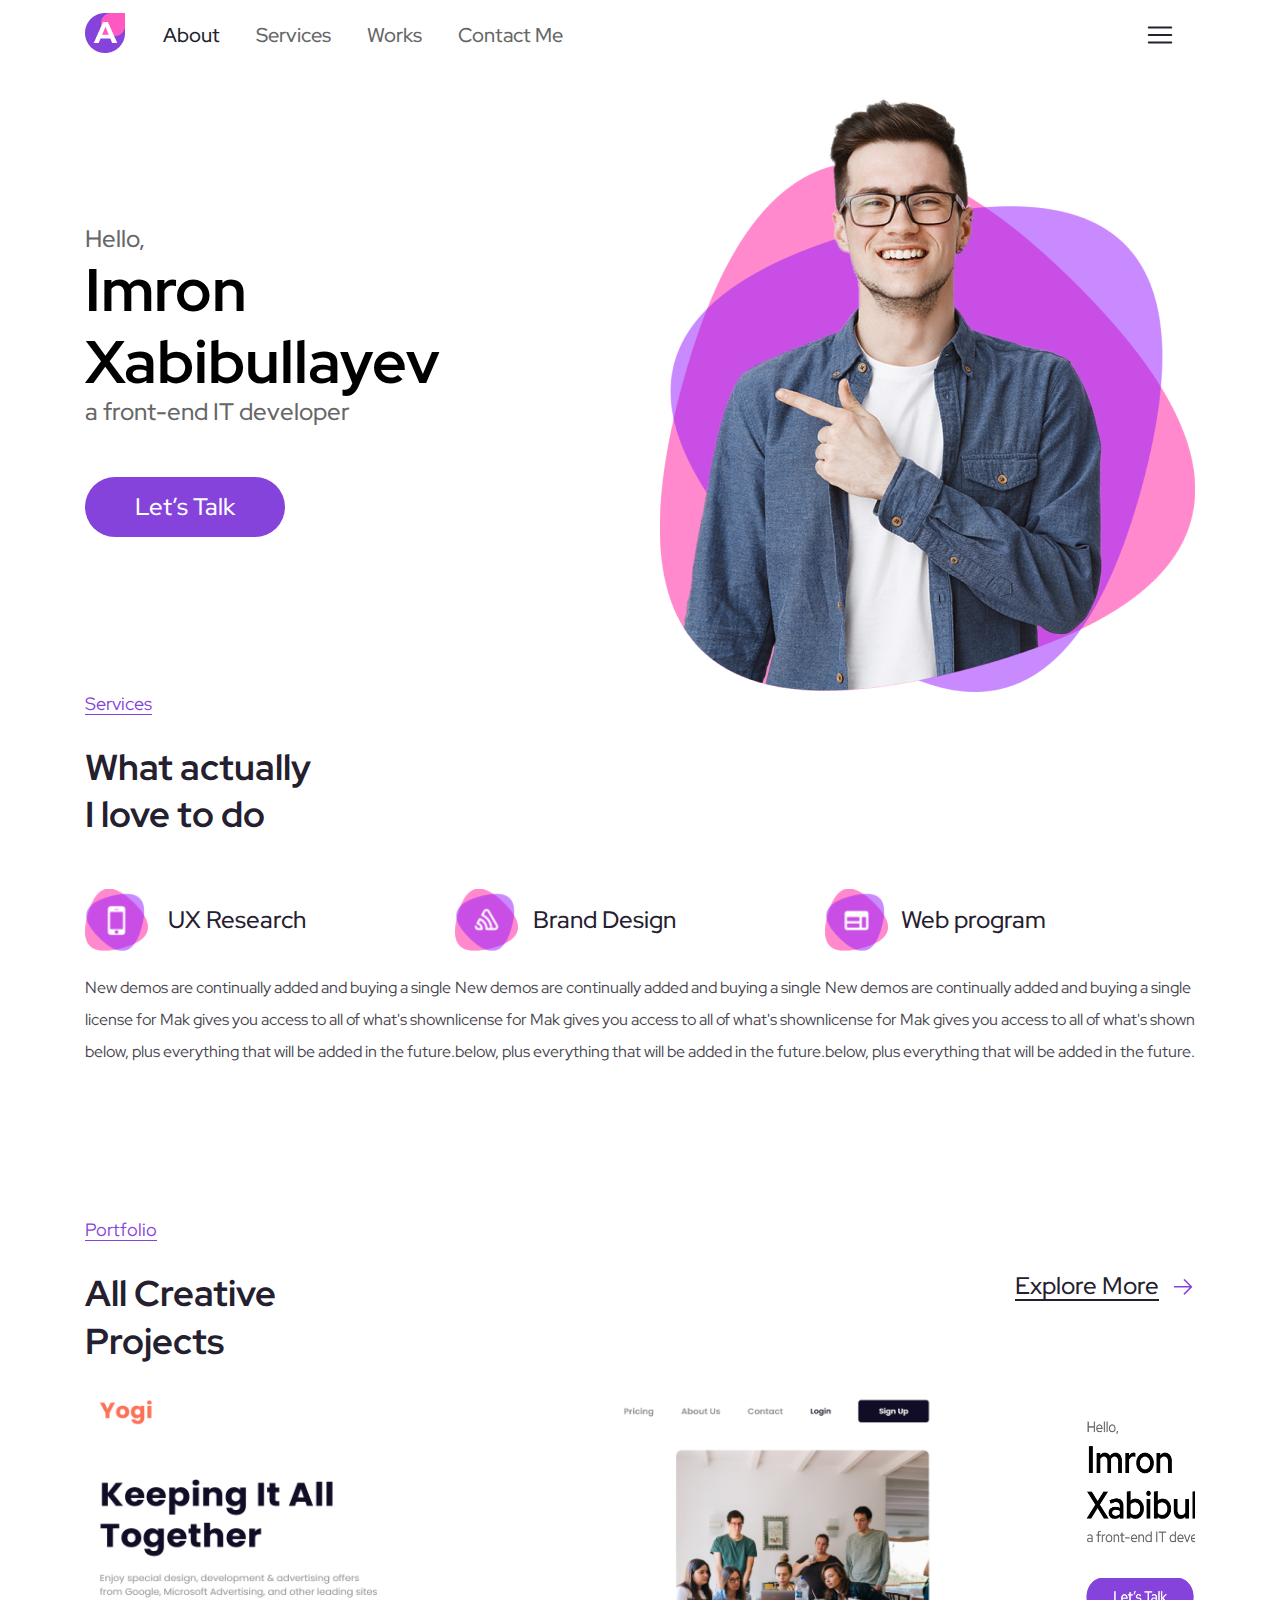
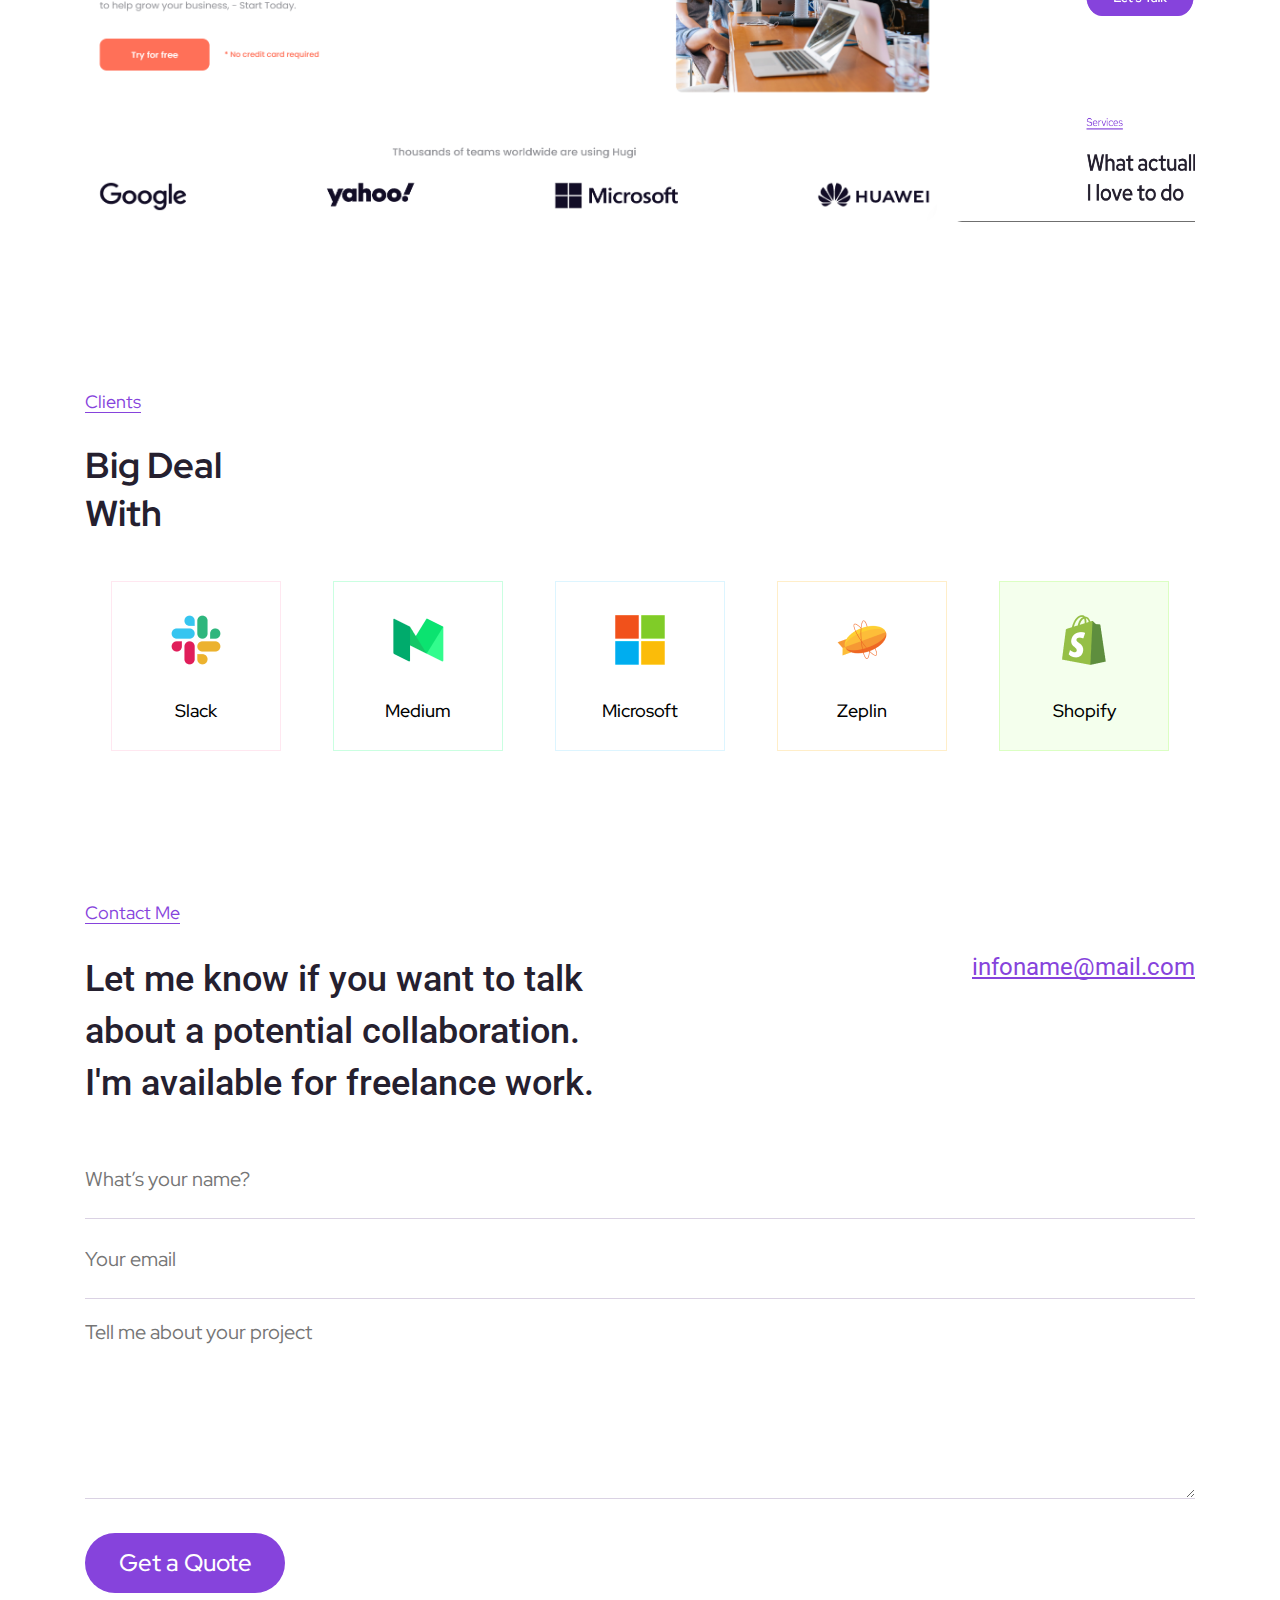
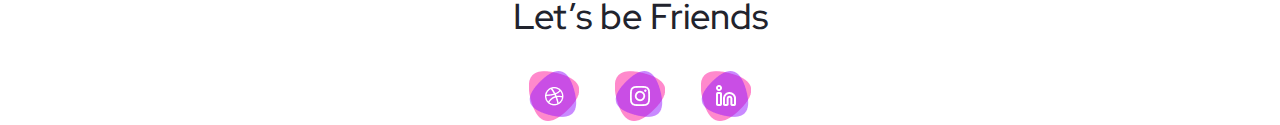
==== index.html @ 9a81cd10 "warplay change" ====
<!DOCTYPE html>
<html lang="en">
    <head>
        <meta charset="UTF-8" />
        <meta name="viewport" content="width=device-width, initial-scale=1.0" />
        <title>Portfolio</title>
        <link
            rel="stylesheet"
            href="./assets/OwlCarousel2-2.3.4/dist/assets/owl.carousel.min.css"
        />
        <link
            rel="stylesheet"
            href="./assets/OwlCarousel2-2.3.4/dist/assets/owl.theme.default.min.css"
        />
        <link rel="stylesheet" href="./css/main.css" />
    </head>
    <body>
        <div class="wrapper">
            <header class="header">
                <div class="container">
                    <nav class="navbar">
                        <div class="main-providers">
                            <a href="">
                                <img
                                    src="./assets/icons/Group 31.png"
                                    alt=""
                                    class="logo"
                                />
                            </a>
                            <ul class="item-list">
                                <li>
                                    <a href="" class="item-link active-text"
                                        >About</a
                                    >
                                </li>
                                <li>
                                    <a href="#services" class="item-link"
                                        >Services</a
                                    >
                                </li>
                                <li>
                                    <a href="#works" class="item-link">Works</a>
                                </li>
                                <li>
                                    <a href="#footer" class="item-link"
                                        >Contact Me</a
                                    >
                                </li>
                            </ul>
                        </div>
                        <button type="button" class="burger">
                            <img
                                src="./assets/icons/stripes.png"
                                alt=""
                                class="stripes"
                            />
                        </button>
                    </nav>
                    <div class="header-mini">
                        <div class="header-info">
                            <p class="info-text">
                                Hello, <br />
                                <span>Imron Xabibullayev</span> <br />
                                a front-end IT developer
                            </p>
                            <button type="button" class="info-btn">
                                Let’s Talk
                            </button>
                        </div>
                        <img src="./assets/icons/should-be-me.png" alt="" />
                    </div>
                </div>
            </header>
            <main class="main">
                <div class="container">
                    <div id="services" class="main1">
                        <p class="main-title">Services</p>
                        <h1 class="main-text">What actually I love to do</h1>
                        <div class="main1-cards">
                            <div class="main1-card">
                                <div class="card-intro">
                                    <img
                                        src="./assets/icons/phone-card.png"
                                        alt=""
                                        class="card-logo"
                                    />
                                    <h5 class="card-title">UX Research</h5>
                                </div>
                                <p class="card-text">
                                    New demos are continually added and buying a
                                    single license for Mak gives you access to
                                    all of what's shown below, plus everything
                                    that will be added in the future.
                                </p>
                            </div>
                            <div class="main1-card">
                                <div class="card-intro">
                                    <img
                                        src="./assets/icons/internet-card.png"
                                        alt=""
                                        class="card-logo"
                                    />
                                    <h5 class="card-title">Brand Design</h5>
                                </div>
                                <p class="card-text">
                                    New demos are continually added and buying a
                                    single license for Mak gives you access to
                                    all of what's shown below, plus everything
                                    that will be added in the future.
                                </p>
                            </div>
                            <div class="main1-card">
                                <div class="card-intro">
                                    <img
                                        src="./assets/icons/figma-card.png"
                                        alt=""
                                        class="card-logo"
                                    />
                                    <h5 class="card-title">Web program</h5>
                                </div>
                                <p class="card-text">
                                    New demos are continually added and buying a
                                    single license for Mak gives you access to
                                    all of what's shown below, plus everything
                                    that will be added in the future.
                                </p>
                            </div>
                        </div>
                    </div>
                    <div id="works" class="main2">
                        <p class="main-title">Portfolio</p>
                        <div class="separater">
                            <h1 class="main-text offset">
                                All Creative Projects
                            </h1>
                            <a href="" class="main2-link">
                                Explore More
                                <img
                                    src="./assets/icons/arrow-right.png"
                                    alt=""
                                />
                            </a>
                        </div>
                        <div class="owl-carousel">
                            <div class="carousel-card">
                                <a
                                    href="https://yogi-imron.netlify.app/"
                                    target="_blank"
                                >
                                    <img
                                        src="./assets/images/Screenshot 2025-01-22 143241.png"
                                        alt=""
                                    />
                                </a>
                            </div>

                            <div class="carousel-card">
                                <a
                                    href="https://xabibullayev-imron.netlify.app/"
                                    target="_blank"
                                >
                                    <img
                                        src="./assets/images/portfffff.png"
                                        alt=""
                                    />
                                </a>
                            </div>
                            <div class="carousel-card">
                                <a
                                    href="https://warplay-cloud.netlify.app/"
                                    target="_blank"
                                >
                                    <img
                                        src="./assets/images/power.png"
                                        alt=""
                                    />
                                </a>
                            </div>
                        </div>
                    </div>
                    <div class="main3">
                        <p class="main-title">Clients</p>
                        <h1 class="main-text shorter">Big Deal With</h1>
                        <div class="connections">
                            <div class="app-card">
                                <img
                                    src="./assets/icons/propeller.png"
                                    alt=""
                                    class="app-icon"
                                />
                                <p class="app-name">Slack</p>
                            </div>
                            <div class="app-card">
                                <img
                                    src="./assets/icons/MMMM.png"
                                    alt=""
                                    class="app-icon"
                                />
                                <p class="app-name">Medium</p>
                            </div>
                            <div class="app-card">
                                <img
                                    src="./assets/icons/microsoft.png"
                                    alt=""
                                    class="app-icon"
                                />
                                <p class="app-name">Microsoft</p>
                            </div>
                            <div class="app-card">
                                <img
                                    src="./assets/icons/flying-bubble.png"
                                    alt=""
                                    class="app-icon"
                                />
                                <p class="app-name">Zeplin</p>
                            </div>
                            <div class="app-card">
                                <img
                                    src="./assets/icons/shopify.png"
                                    alt=""
                                    class="app-icon"
                                />
                                <p class="app-name">Shopify</p>
                            </div>
                        </div>
                    </div>
                </div>
            </main>
            <div class="container">
                <footer id="footer" class="footer">
                    <p class="main-title">Contact Me</p>
                    <div class="separater">
                        <h1 class="main-text offset arranger">
                            Let me know if you want to talk about a potential
                            collaboration. I'm available for freelance work.
                        </h1>
                        <a href="" class="footer-link">infoname@mail.com</a>
                    </div>
                    <input
                        type="text"
                        placeholder="What’s your name?"
                        class="review"
                    />
                    <input
                        type="email"
                        placeholder="Your email"
                        class="review"
                    />
                    <textarea
                        type="text"
                        placeholder="Tell me about your project"
                        class="review project"
                    ></textarea>

                    <button type="button" class="info-btn">Get a Quote</button>
                    <div class="social-media">
                        <h1 class="sm-title">Let’s be Friends</h1>
                        <div class="sm-icons">
                            <a href="">
                                <img
                                    src="./assets/icons/basketball.png"
                                    alt=""
                                />
                            </a>
                            <a href="">
                                <img
                                    src="./assets/icons/instagram.png"
                                    alt=""
                                />
                            </a>
                            <a href="">
                                <img src="./assets/icons/innnnn.png" alt="" />
                            </a>
                        </div>
                    </div>
                </footer>
            </div>
        </div>

        <script src="https://ajax.googleapis.com/ajax/libs/jquery/3.7.1/jquery.min.js"></script>
        <script src="./assets/OwlCarousel2-2.3.4/dist/owl.carousel.min.js"></script>
        <script src="./js/script.js"></script>
    </body>
</html>
---- css/main.css ----
@import url(https://fonts.googleapis.com/css?family=Roboto:100,200,300,regular,500,600,700,800,900,100italic,200italic,300italic,italic,500italic,600italic,700italic,800italic,900italic);
@import url(https://fonts.googleapis.com/css?family=Red+Hat+Display:300,regular,500,600,700,800,900,300italic,italic,500italic,600italic,700italic,800italic,900italic);
* {
    text-decoration: none;
    margin: 0;
    padding: 0;
    box-sizing: border-box;
    scroll-behavior: smooth;
}
main {
    background-color: white !important;
}
button {
    cursor: pointer;
}

.active-text {
    color: #21232d !important;
}
.container {
    max-width: 1110px;
    margin: 0 auto;
}
.wrapper {
    width: 100%;
    overflow: hidden;
    position: relative;
}
.navbar {
    height: 70px;
    display: flex;
    align-items: center;
    background-color: white;
    justify-content: space-between;
    width: 100%;
}

.main-providers {
    display: flex;
    justify-content: space-between;
    align-items: center;
    width: 478px;
}
.item-list {
    display: flex;
    justify-content: space-between;
    align-items: center;
    list-style-type: none;
    width: 400px;
}
.item-link {
    text-decoration: none;
    font-family: Red Hat Display;
    font-size: 20px;
    font-weight: 500;
    line-height: 26.46px;
    text-align: left;
    text-underline-position: from-font;
    text-decoration-skip-ink: none;
    color: #666666;
    transition: all 0.3s linear;
    -webkit-transition: all 0.3s linear;
    -moz-transition: all 0.3s linear;
    -ms-transition: all 0.3s linear;
    -o-transition: all 0.3s linear;
}
.item-link:hover {
    color: #000000;
}

.burger {
    width: 70px;
    height: 70px;
    display: flex;
    justify-content: center;
    align-items: center;
    background-color: white;
    border-radius: 35px;
    -webkit-border-radius: 35px;
    -moz-border-radius: 35px;
    -ms-border-radius: 35px;
    -o-border-radius: 35px;
    border: 0;
}
.header-mini {
    display: flex;
    justify-content: space-between;
    align-items: center;
    width: 100%;
    background-color: white;
}
.header-info {
    width: 358px;
}
.info-text {
    font-family: Red Hat Display;
    font-size: 24px;
    font-weight: 500;
    line-height: 28.8px;
    text-align: left;
    text-underline-position: from-font;
    text-decoration-skip-ink: none;
    color: #666666;
    margin-bottom: 50px;
}
.info-text span {
    font-family: Red Hat Display;
    font-size: 60px;
    font-weight: 700;
    line-height: 72px;
    text-align: left;
    text-underline-position: from-font;
    text-decoration-skip-ink: none;
    background-color: white;
    color: black;
}
.info-btn {
    width: 200px;
    height: 60px;
    border-radius: 30px;
    -webkit-border-radius: 30px;
    -moz-border-radius: 30px;
    -ms-border-radius: 30px;
    -o-border-radius: 30px;
    background-color: #8643dc;
    font-family: Red Hat Display;
    font-size: 24px;
    font-weight: 500;
    line-height: 31.75px;
    text-align: center;
    text-underline-position: from-font;
    text-decoration-skip-ink: none;
    color: #ffffff;
    border: 0;
}
.color {
    background-color: #ffffff;
}
.main-title {
    text-decoration: underline;
    font-family: Red Hat Display;
    font-size: 18px;
    font-weight: 400;
    line-height: 23.81px;
    text-align: left;
    text-underline-position: from-font;
    text-decoration-skip-ink: none;
    color: #8643dc;
    margin-bottom: 28px;
}
.main-text {
    font-family: Red Hat Display;
    font-size: 36px;
    font-weight: 700;
    line-height: 47.63px;
    text-align: left;
    text-underline-position: from-font;
    text-decoration-skip-ink: none;
    color: #25202f;
    margin-bottom: 50px;
    width: 240px;
}
.main1-cards {
    width: 100%;
    display: flex;
    justify-content: space-between;
    align-items: center;
    margin-bottom: 150px;
}
.main1-card {
    width: 32, 3%;
}
.card-intro {
    display: flex;
    width: 221px;
    justify-content: space-between;
    align-items: center;
    margin-bottom: 21px;
}
.card-logo {
    height: 62px;
}
.card-title {
    font-family: Red Hat Display;
    font-size: 24px;
    font-weight: 500;
    line-height: 31.75px;
    text-align: left;
    text-underline-position: from-font;
    text-decoration-skip-ink: none;
    color: #25202f;
}

.card-text {
    font-family: Red Hat Display;
    font-size: 16px;
    font-weight: 400;
    line-height: 32px;
    text-align: left;
    text-underline-position: from-font;
    text-decoration-skip-ink: none;
    color: #47444e;
}

.separater {
    position: relative;
    width: 100%;
    margin-bottom: 30px;
}
.offset {
    margin-bottom: 0;
}
.main2-link {
    position: absolute;
    width: 180px;
    font-family: Red Hat Display;
    font-size: 24px;
    font-weight: 500;
    line-height: 31.75px;
    text-align: left;
    text-decoration-line: underline;
    text-decoration-style: solid;
    text-underline-position: from-font;
    text-decoration-skip-ink: none;
    color: #25202f;
    align-items: center;
    display: flex;
    justify-content: space-between;
    right: 0;
    top: 0;
    transition: all 0.2s linear;
    -webkit-transition: all 0.2s linear;
    -moz-transition: all 0.2s linear;
    -ms-transition: all 0.2s linear;
    -o-transition: all 0.2s linear;
}
.main2-link:hover {
    color: #8643dc;
}
.carousel-card {
    height: 427px;
    border-radius: 20px;
    -webkit-border-radius: 20px;
    -moz-border-radius: 20px;
    -ms-border-radius: 20px;
    -o-border-radius: 20px;
}
.carousel-card img {
    width: 100%;
    height: 100%;
    border-radius: 15px;
    -webkit-border-radius: 15px;
    -moz-border-radius: 15px;
    -ms-border-radius: 15px;
    -o-border-radius: 15px;
}
.owl-nav {
    display: none;
}
.owl-dots {
    display: none;
}
.main2 {
    margin-bottom: 168px;
}
.shorter {
    width: 140px;
    margin-bottom: 44px;
}
.app-card {
    width: 170px;
    height: 170px;
    text-align: center;
    padding-top: 33px;
}
.app-icon {
    margin-bottom: 30px;
}
.app-name {
    font-family: Red Hat Display;
    font-size: 18px;
    font-weight: 500;
    line-height: 23.81px;
    text-align: center;
    text-underline-position: from-font;
    text-decoration-skip-ink: none;
    color: #000000;
}
.app-card:first-child {
    border: 1px solid #ffe7f0;
    color: #fff6fa;
}
.app-card:nth-child(2) {
    border: 1px solid #caffe1;
    color: #edfff5;
}
.app-card:nth-child(3) {
    border: 1px solid #ddf5ff;
    color: #f5fcff;
}
.app-card:nth-child(4) {
    border: 1px solid #ffeec9;
    color: #fffbf2;
}
.app-card:nth-child(5) {
    border: 1px solid #dbffc3;
    background: #f4ffed;
}
.connections {
    width: 100%;
    display: flex;
    justify-content: space-around;
    align-items: center;
    margin-bottom: 150px;
}
.arranger {
    width: 512px;
    font-family: Roboto;
    font-size: 36px;
    font-weight: 500;
    line-height: 52px;
    text-align: left;
    text-underline-position: from-font;
    text-decoration-skip-ink: none;
}
.footer-link {
    color: #8643dc;
    font-family: Roboto;
    font-size: 24px;
    font-weight: 400;
    line-height: 28.13px;
    text-align: left;
    text-decoration-line: underline;
    text-decoration-style: solid;
    text-underline-position: from-font;
    text-decoration-skip-ink: none;
    position: absolute;
    top: 0;
    right: 0;
}
.review {
    font-family: Red Hat Display;
    font-size: 20px;
    font-weight: 400;
    line-height: 26.46px;
    text-align: left;
    text-underline-position: from-font;
    text-decoration-skip-ink: none;

    width: 100%;
    height: 80px;
    border: 0;
    border-bottom: 1px solid #dad2e3;
    color: #000000;
}
.review:focus {
    outline: none;
}
.project {
    height: 200px;
    border-bottom: 1px solid #dad2e3;
    padding: 20px 0;
    margin-bottom: 30px;
}
.social-media {
    margin: auto;
    width: 258px;
}
.sm-title {
    font-family: Red Hat Display;
    font-size: 36px;
    font-weight: 500;
    line-height: 47.63px;
    text-align: center;
    text-underline-position: from-font;
    text-decoration-skip-ink: none;
    color: #21232d;
    margin-bottom: 30px;
}
.sm-icons {
    width: 100%;
    display: flex;
    justify-content: space-around;
    align-items: center;
}
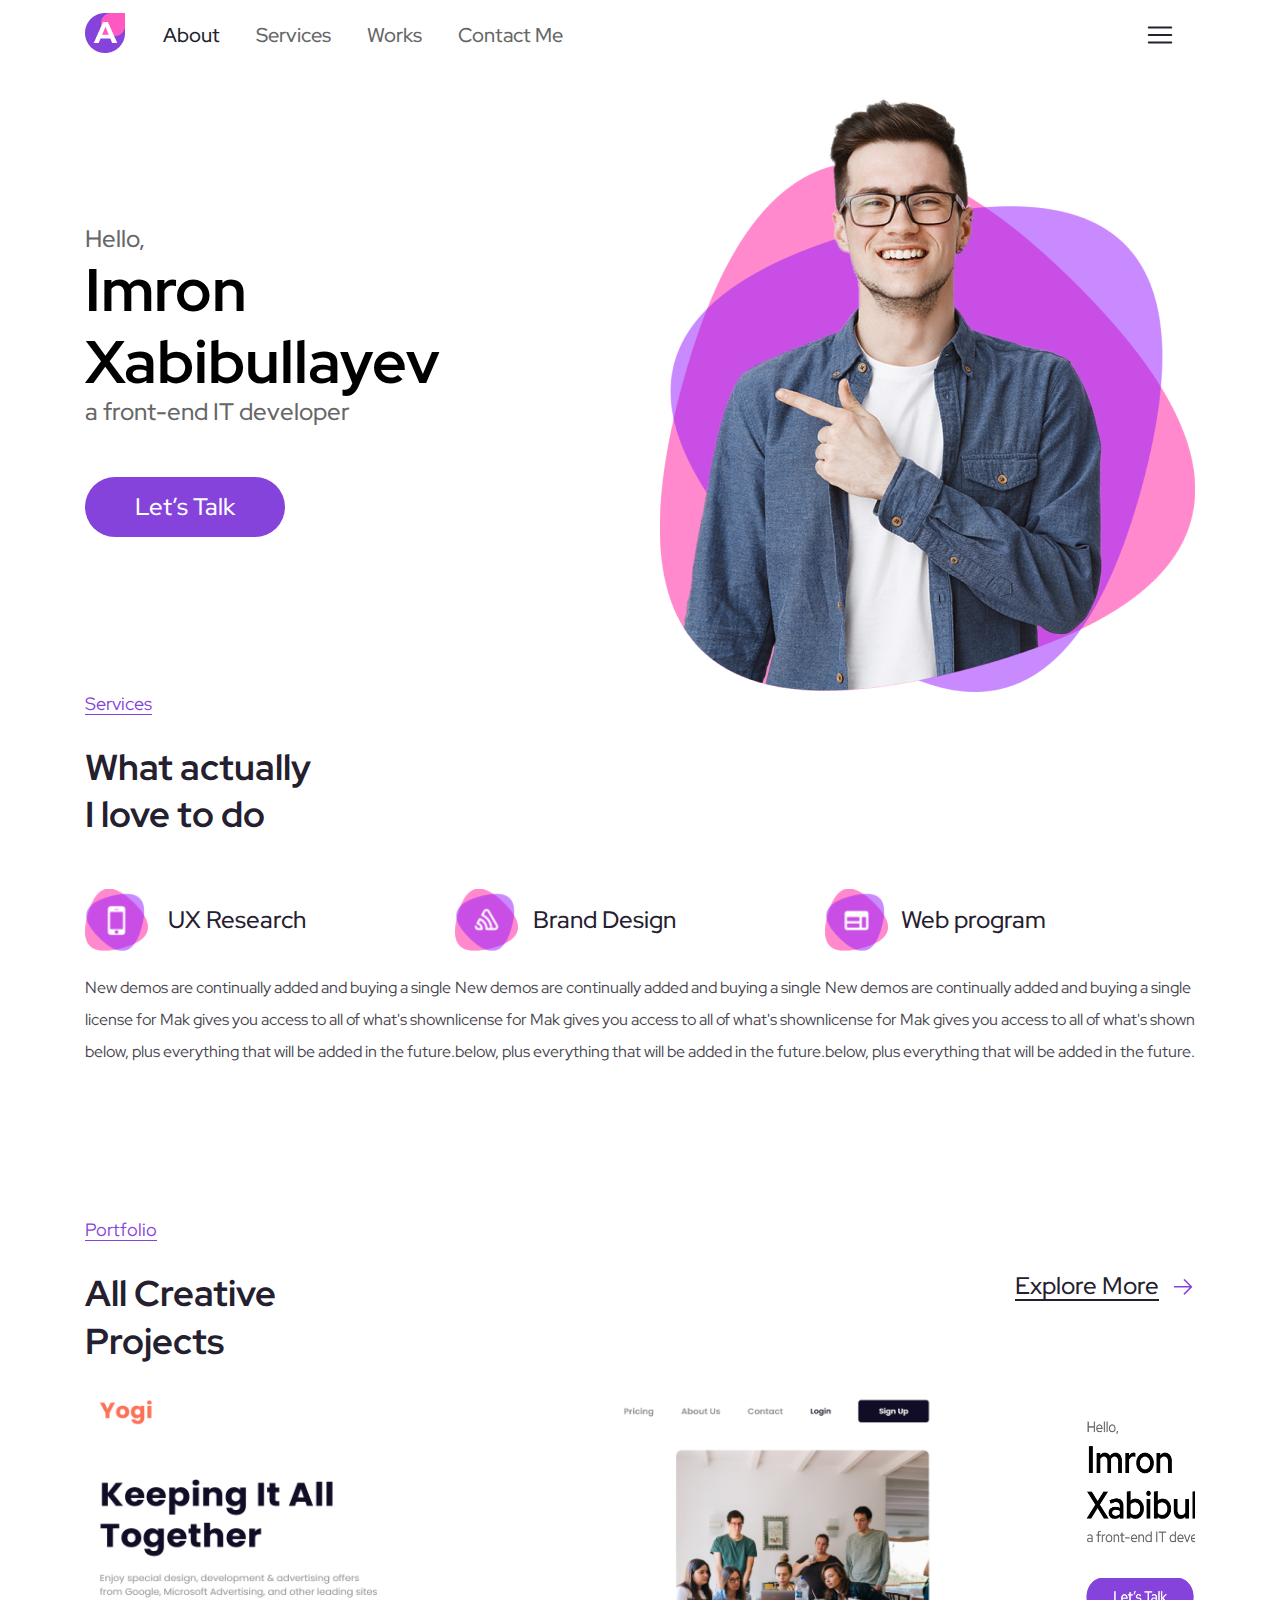
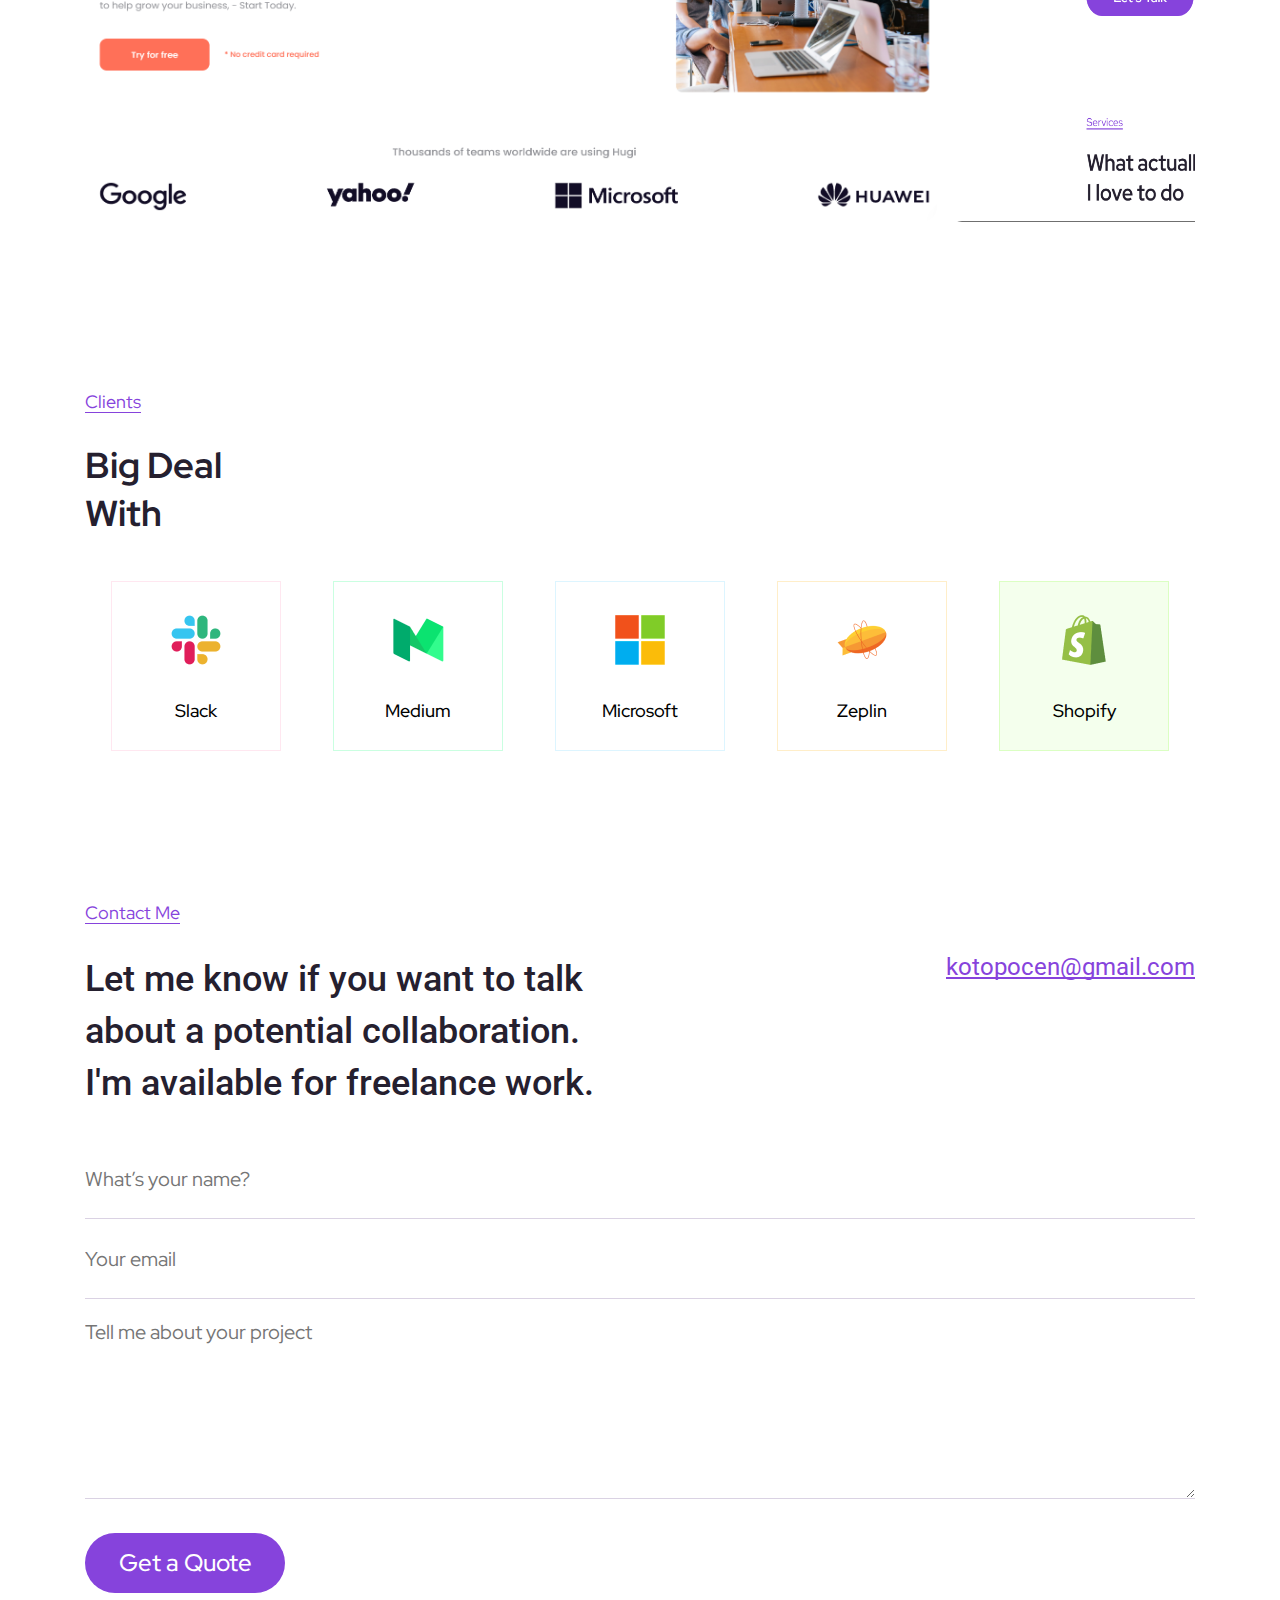
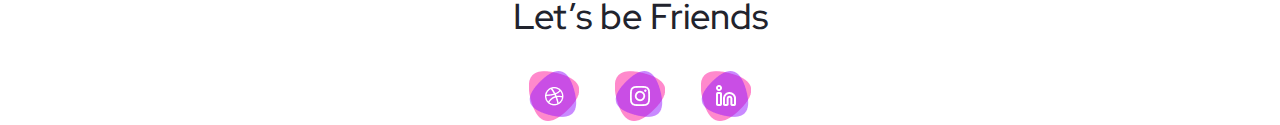
==== commit cd56756a: "gmail" ====
--- a/index.html
+++ b/index.html
@@ -234,7 +234,11 @@
                             Let me know if you want to talk about a potential
                             collaboration. I'm available for freelance work.
                         </h1>
-                        <a href="" class="footer-link">infoname@mail.com</a>
+                        <a
+                            href="https://kotopocen@gmail.com"
+                            class="footer-link"
+                            >kotopocen@gmail.com</a
+                        >
                     </div>
                     <input
                         type="text"
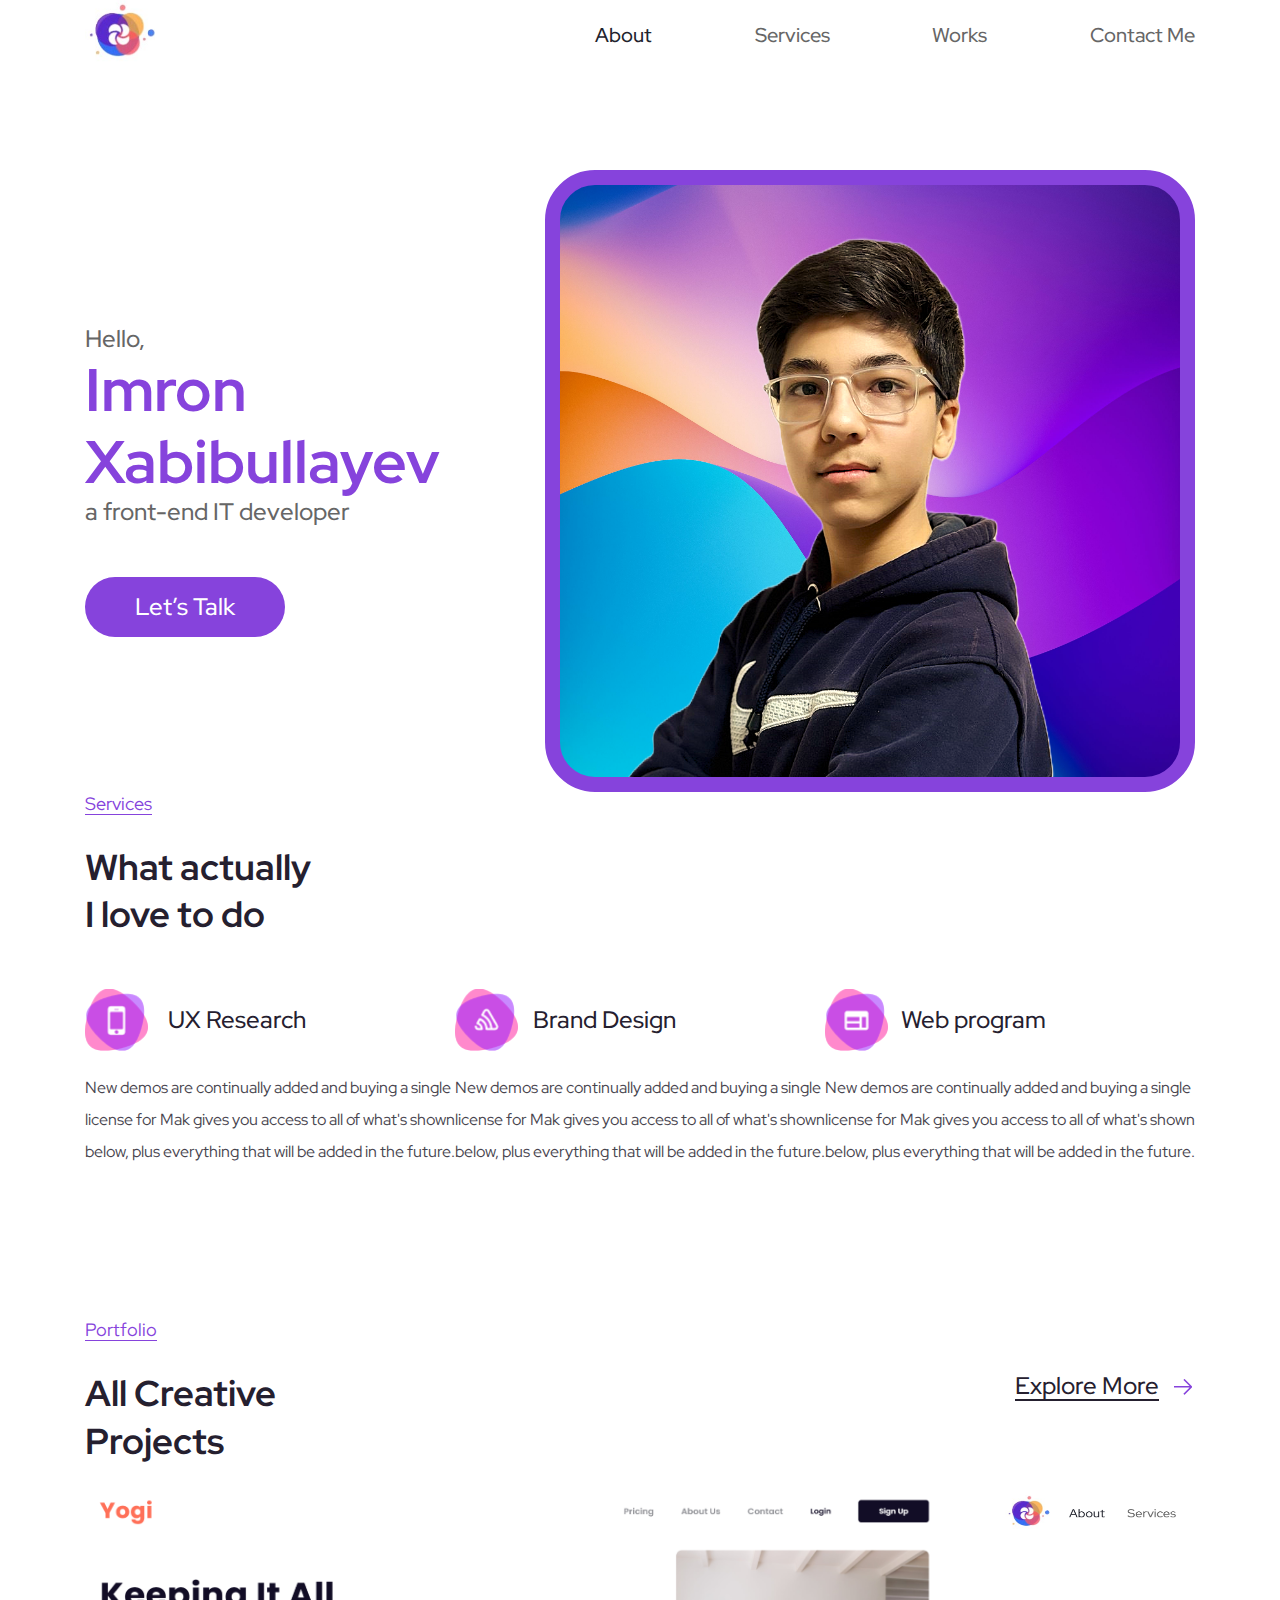
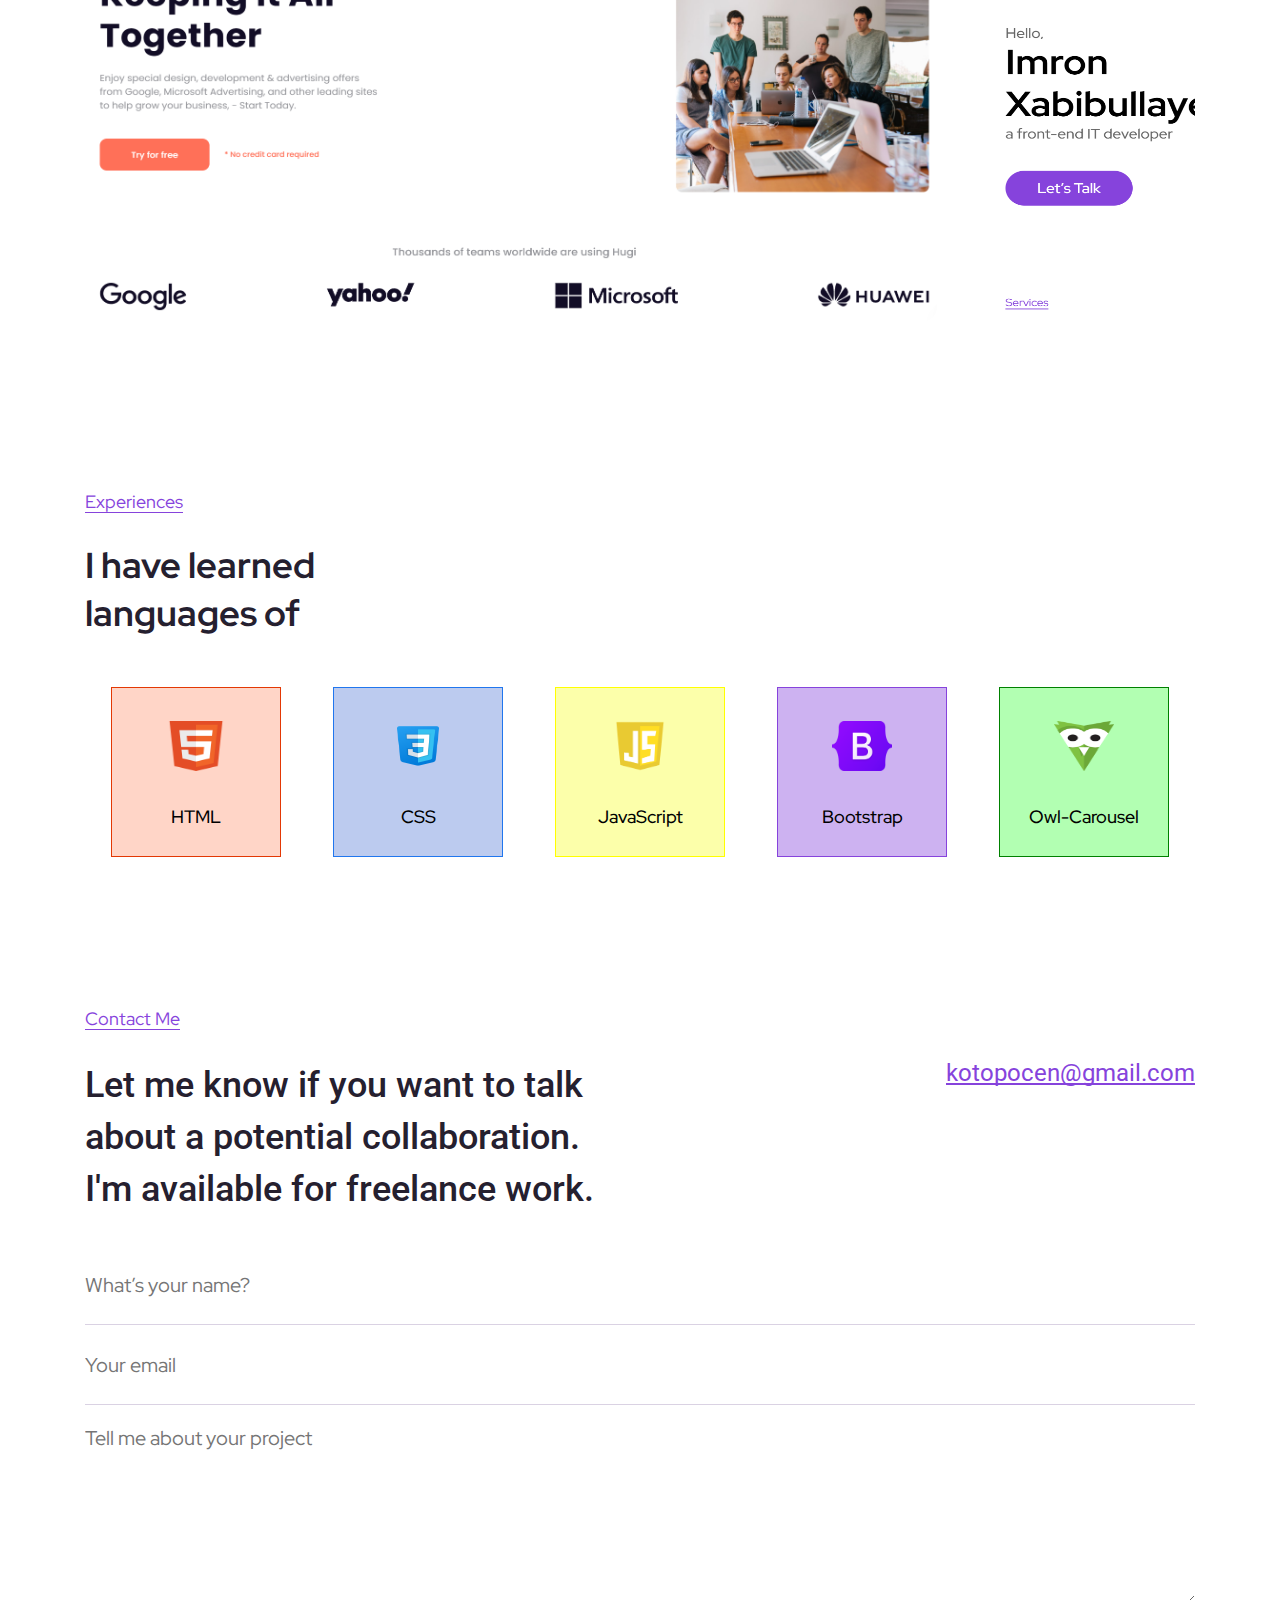
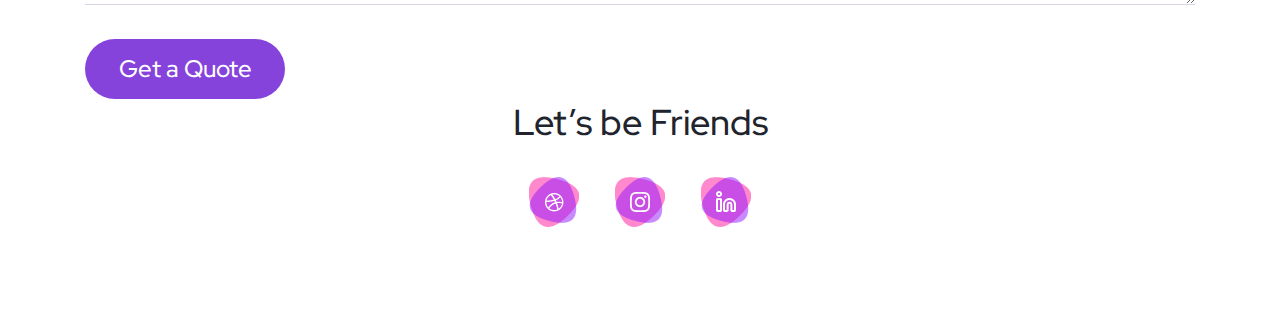
==== commit 1d4c10e8: "main-portfolio" ====
--- a/index.html
+++ b/index.html
@@ -3,7 +3,7 @@
     <head>
         <meta charset="UTF-8" />
         <meta name="viewport" content="width=device-width, initial-scale=1.0" />
-        <title>Portfolio</title>
+        <title>Imron-Xabibullayev</title>
         <link
             rel="stylesheet"
             href="./assets/OwlCarousel2-2.3.4/dist/assets/owl.carousel.min.css"
@@ -12,6 +12,7 @@
             rel="stylesheet"
             href="./assets/OwlCarousel2-2.3.4/dist/assets/owl.theme.default.min.css"
         />
+        <link rel="icon" href="./assets/icons/best-logo.png" />
         <link rel="stylesheet" href="./css/main.css" />
     </head>
     <body>
@@ -19,55 +20,50 @@
             <header class="header">
                 <div class="container">
                     <nav class="navbar">
-                        <div class="main-providers">
-                            <a href="">
-                                <img
-                                    src="./assets/icons/Group 31.png"
-                                    alt=""
-                                    class="logo"
-                                />
-                            </a>
-                            <ul class="item-list">
-                                <li>
-                                    <a href="" class="item-link active-text"
-                                        >About</a
-                                    >
-                                </li>
-                                <li>
-                                    <a href="#services" class="item-link"
-                                        >Services</a
-                                    >
-                                </li>
-                                <li>
-                                    <a href="#works" class="item-link">Works</a>
-                                </li>
-                                <li>
-                                    <a href="#footer" class="item-link"
-                                        >Contact Me</a
-                                    >
-                                </li>
-                            </ul>
-                        </div>
-                        <button type="button" class="burger">
+                        <a href="./index.html">
                             <img
-                                src="./assets/icons/stripes.png"
+                                src="./assets/icons/logo.jpg"
                                 alt=""
-                                class="stripes"
+                                class="logo"
                             />
-                        </button>
+                        </a>
+                        <ul class="item-list">
+                            <li>
+                                <a
+                                    href="#about-me"
+                                    class="item-link active-text"
+                                    >About</a
+                                >
+                            </li>
+                            <li>
+                                <a href="#services" class="item-link"
+                                    >Services</a
+                                >
+                            </li>
+                            <li>
+                                <a href="#works" class="item-link">Works</a>
+                            </li>
+                            <li>
+                                <a href="#footer" class="item-link"
+                                    >Contact Me</a
+                                >
+                            </li>
+                        </ul>
                     </nav>
-                    <div class="header-mini">
+                    <div class="header-mini" id="about-me">
                         <div class="header-info">
                             <p class="info-text">
                                 Hello, <br />
                                 <span>Imron Xabibullayev</span> <br />
                                 a front-end IT developer
                             </p>
-                            <button type="button" class="info-btn">
-                                Let’s Talk
-                            </button>
-                        </div>
-                        <img src="./assets/icons/should-be-me.png" alt="" />
+                            <a href="https://t.me/Imron006" target="_blank">
+                                <button type="button" class="info-btn">
+                                    Let’s Talk
+                                </button>
+                            </a>
+                        </div>
+                        <img src="./assets/images/imron-from-side.png" alt="" />
                     </div>
                 </div>
             </header>
@@ -160,7 +156,7 @@
                                     target="_blank"
                                 >
                                     <img
-                                        src="./assets/images/portfffff.png"
+                                        src="./assets/images/image.png"
                                         alt=""
                                     />
                                 </a>
@@ -171,7 +167,7 @@
                                     target="_blank"
                                 >
                                     <img
-                                        src="./assets/images/power.png"
+                                        src="./assets/images/warp.jpg"
                                         alt=""
                                     />
                                 </a>
@@ -179,48 +175,48 @@
                         </div>
                     </div>
                     <div class="main3">
-                        <p class="main-title">Clients</p>
-                        <h1 class="main-text shorter">Big Deal With</h1>
+                        <p class="main-title">Experiences</p>
+                        <h1 class="main-text">I have learned languages of</h1>
                         <div class="connections">
                             <div class="app-card">
                                 <img
-                                    src="./assets/icons/propeller.png"
-                                    alt=""
-                                    class="app-icon"
-                                />
-                                <p class="app-name">Slack</p>
-                            </div>
-                            <div class="app-card">
-                                <img
-                                    src="./assets/icons/MMMM.png"
-                                    alt=""
-                                    class="app-icon"
-                                />
-                                <p class="app-name">Medium</p>
-                            </div>
-                            <div class="app-card">
-                                <img
-                                    src="./assets/icons/microsoft.png"
-                                    alt=""
-                                    class="app-icon"
-                                />
-                                <p class="app-name">Microsoft</p>
-                            </div>
-                            <div class="app-card">
-                                <img
-                                    src="./assets/icons/flying-bubble.png"
-                                    alt=""
-                                    class="app-icon"
-                                />
-                                <p class="app-name">Zeplin</p>
-                            </div>
-                            <div class="app-card">
-                                <img
-                                    src="./assets/icons/shopify.png"
-                                    alt=""
-                                    class="app-icon"
-                                />
-                                <p class="app-name">Shopify</p>
+                                    src="./assets/icons/HTML.png"
+                                    alt=""
+                                    class="app-icon"
+                                />
+                                <p class="app-name">HTML</p>
+                            </div>
+                            <div class="app-card">
+                                <img
+                                    src="./assets/icons/css.png"
+                                    alt=""
+                                    class="app-icon"
+                                />
+                                <p class="app-name">CSS</p>
+                            </div>
+                            <div class="app-card">
+                                <img
+                                    src="./assets/icons/JavaScript.png"
+                                    alt=""
+                                    class="app-icon"
+                                />
+                                <p class="app-name">JavaScript</p>
+                            </div>
+                            <div class="app-card">
+                                <img
+                                    src="./assets/icons/Bootstrap.png"
+                                    alt=""
+                                    class="app-icon"
+                                />
+                                <p class="app-name">Bootstrap</p>
+                            </div>
+                            <div class="app-card">
+                                <img
+                                    src="./assets/icons/owl.png"
+                                    alt=""
+                                    class="app-icon"
+                                />
+                                <p class="app-name">Owl-Carousel</p>
                             </div>
                         </div>
                     </div>
@@ -234,29 +230,38 @@
                             Let me know if you want to talk about a potential
                             collaboration. I'm available for freelance work.
                         </h1>
-                        <a
-                            href="https://kotopocen@gmail.com"
-                            class="footer-link"
+                        <a href="mailto:kotopocen@gmail.com" class="footer-link"
                             >kotopocen@gmail.com</a
                         >
                     </div>
-                    <input
-                        type="text"
-                        placeholder="What’s your name?"
-                        class="review"
-                    />
-                    <input
-                        type="email"
-                        placeholder="Your email"
-                        class="review"
-                    />
-                    <textarea
-                        type="text"
-                        placeholder="Tell me about your project"
-                        class="review project"
-                    ></textarea>
+                    <form
+                        action="mailto:kotopocen@gmail.com"
+                        method="post"
+                        enctype="text/plain"
+                    >
+                        <input
+                            type="text"
+                            placeholder="What’s your name?"
+                            class="review"
+                            required
+                        />
+                        <input
+                            type="email"
+                            placeholder="Your email"
+                            class="review"
+                            required
+                        />
+                        <textarea
+                            type="text"
+                            placeholder="Tell me about your project"
+                            class="review project"
+                            required
+                        ></textarea>
 
-                    <button type="button" class="info-btn">Get a Quote</button>
+                        <button type="submit" class="info-btn">
+                            Get a Quote
+                        </button>
+                    </form>
                     <div class="social-media">
                         <h1 class="sm-title">Let’s be Friends</h1>
                         <div class="sm-icons">
--- a/css/main.css
+++ b/css/main.css
@@ -13,7 +13,10 @@
 button {
     cursor: pointer;
 }
-
+.logo {
+    width: 70px;
+    height: 70px;
+}
 .active-text {
     color: #21232d !important;
 }
@@ -33,20 +36,27 @@
     background-color: white;
     justify-content: space-between;
     width: 100%;
+    margin-bottom: 100px;
+}
+.header-mini img {
+    height: 622px;
+    width: 650px;
+    border: solid 15px #8643dc;
+    border-radius: 50px;
+    -webkit-border-radius: 50px;
+    -moz-border-radius: 50px;
+    -ms-border-radius: 50px;
+    -o-border-radius: 50px;
+    background-image: url(../assets/images/bgi.jpg);
+    background-size: 100% 100%;
 }
 
-.main-providers {
-    display: flex;
-    justify-content: space-between;
-    align-items: center;
-    width: 478px;
-}
 .item-list {
     display: flex;
     justify-content: space-between;
     align-items: center;
     list-style-type: none;
-    width: 400px;
+    width: 600px;
 }
 .item-link {
     text-decoration: none;
@@ -67,21 +77,6 @@
 .item-link:hover {
     color: #000000;
 }
-
-.burger {
-    width: 70px;
-    height: 70px;
-    display: flex;
-    justify-content: center;
-    align-items: center;
-    background-color: white;
-    border-radius: 35px;
-    -webkit-border-radius: 35px;
-    -moz-border-radius: 35px;
-    -ms-border-radius: 35px;
-    -o-border-radius: 35px;
-    border: 0;
-}
 .header-mini {
     display: flex;
     justify-content: space-between;
@@ -112,7 +107,17 @@
     text-underline-position: from-font;
     text-decoration-skip-ink: none;
     background-color: white;
-    color: black;
+    color: #8643dc;
+    animation: glow 1s ease-in-out infinite alternate;
+    -webkit-animation: glow 1s ease-in-out infinite alternate;
+}
+@keyframes glow {
+    0% {
+        text-shadow: 0 0 10px #341858;
+    }
+    100% {
+        text-shadow: 0 0 15px #341858, 0 0 5px #341858;
+    }
 }
 .info-btn {
     width: 200px;
@@ -275,6 +280,11 @@
 }
 .app-icon {
     margin-bottom: 30px;
+    width: 60px;
+    height: 50px;
+}
+.app-card:nth-child(3) .app-icon {
+    width: 100px;
 }
 .app-name {
     font-family: Red Hat Display;
@@ -287,24 +297,24 @@
     color: #000000;
 }
 .app-card:first-child {
-    border: 1px solid #ffe7f0;
-    color: #fff6fa;
+    border: 1px solid rgb(227, 56, 4);
+    background-color: rgba(255, 64, 0, 0.218);
 }
 .app-card:nth-child(2) {
-    border: 1px solid #caffe1;
-    color: #edfff5;
+    border: 1px solid rgb(32, 118, 238);
+    background-color: #2456cc4e;
 }
 .app-card:nth-child(3) {
-    border: 1px solid #ddf5ff;
-    color: #f5fcff;
+    border: 1px solid yellow;
+    background-color: #f7ff175d;
 }
 .app-card:nth-child(4) {
-    border: 1px solid #ffeec9;
-    color: #fffbf2;
+    border: 1px solid #8643dc;
+    background-color: #8543dc68;
 }
 .app-card:nth-child(5) {
-    border: 1px solid #dbffc3;
-    background: #f4ffed;
+    border: 1px solid green;
+    background: rgba(5, 255, 5, 0.31);
 }
 .connections {
     width: 100%;
@@ -383,3 +393,6 @@
     justify-content: space-around;
     align-items: center;
 }
+.footer {
+    padding-bottom: 100px;
+}
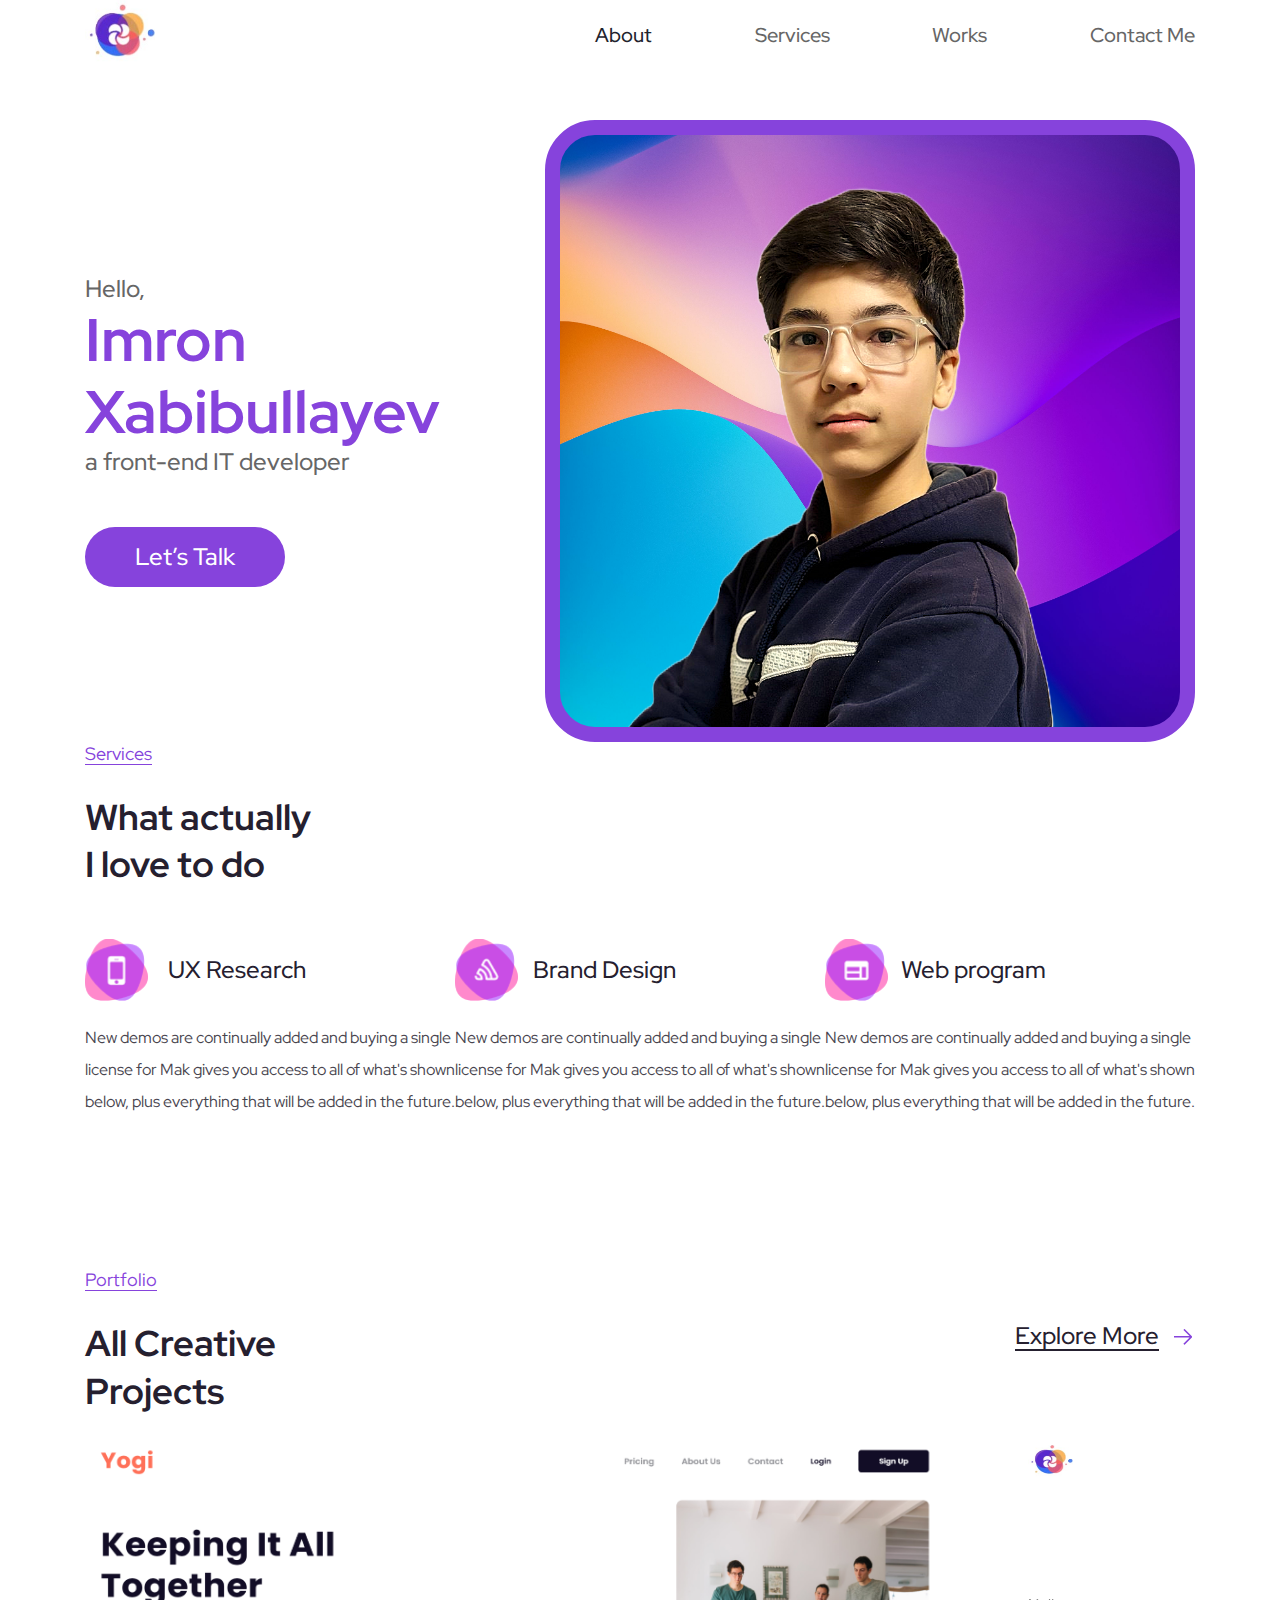
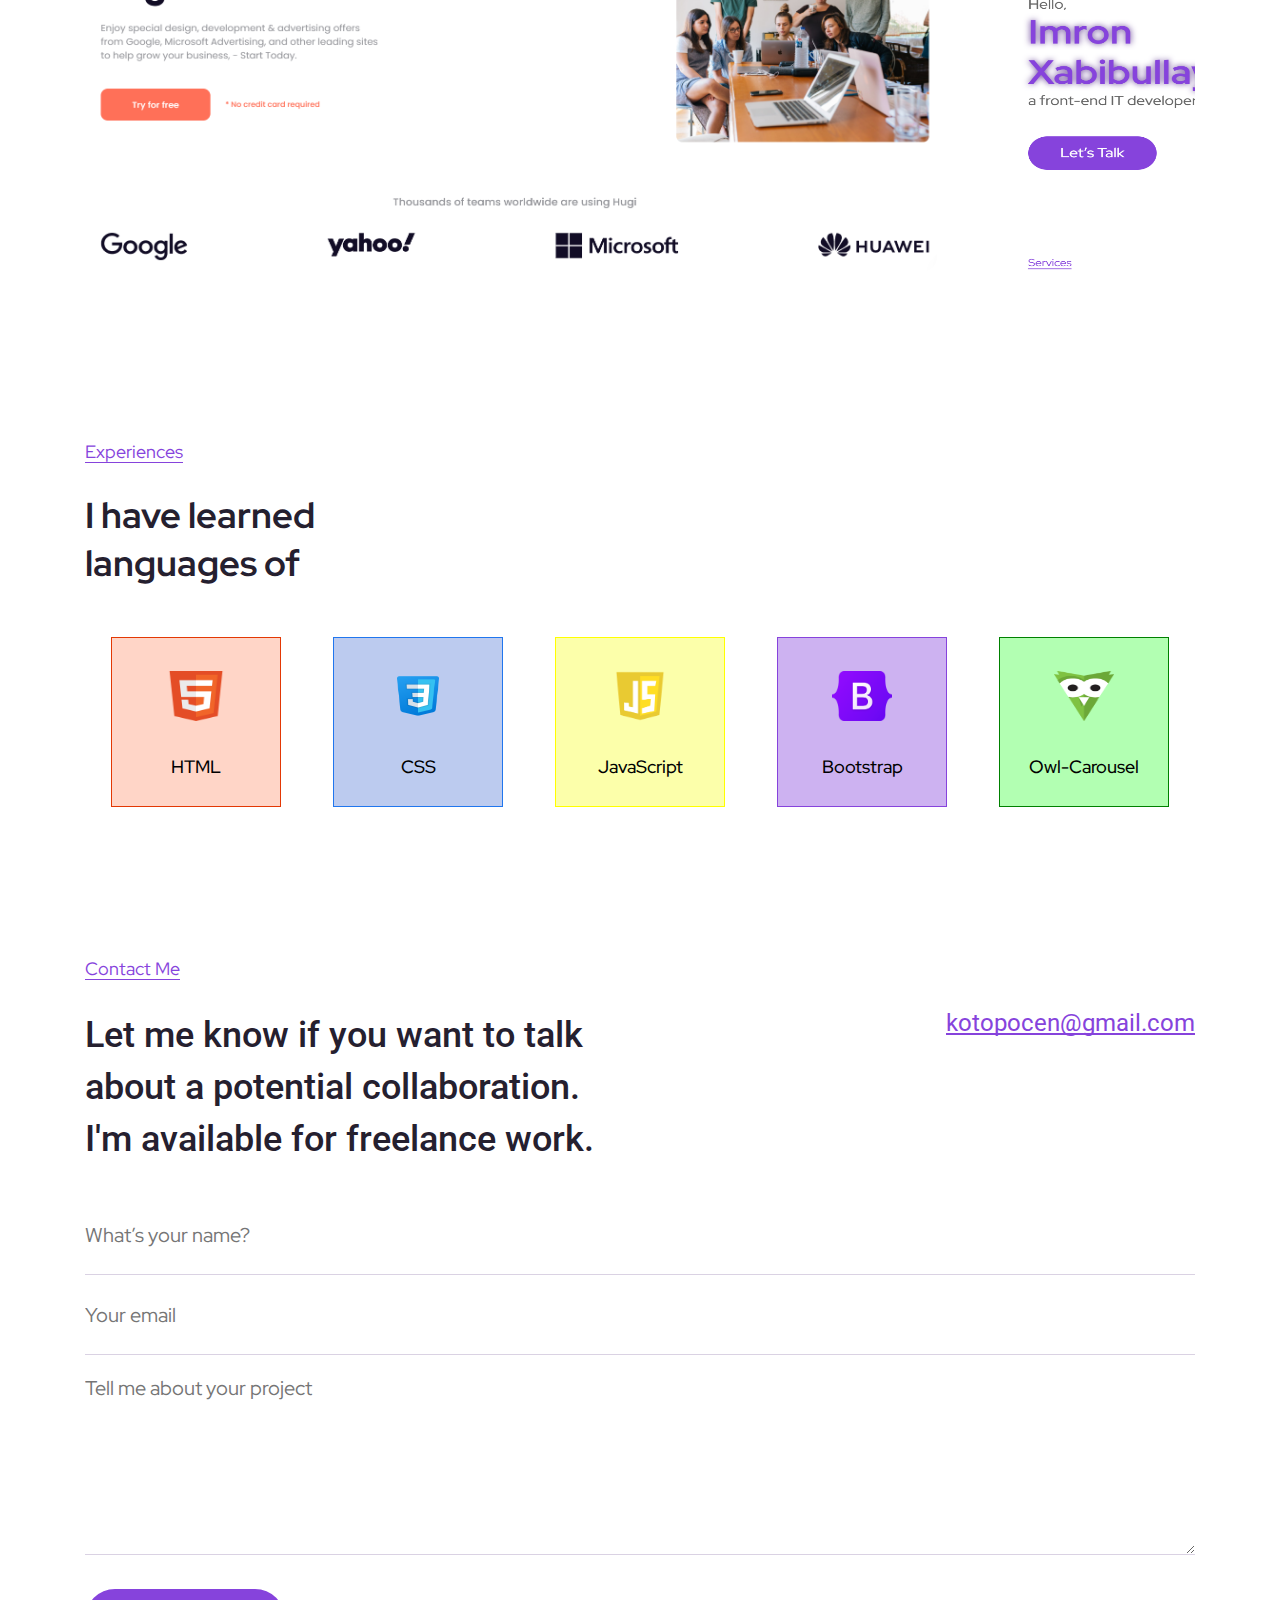
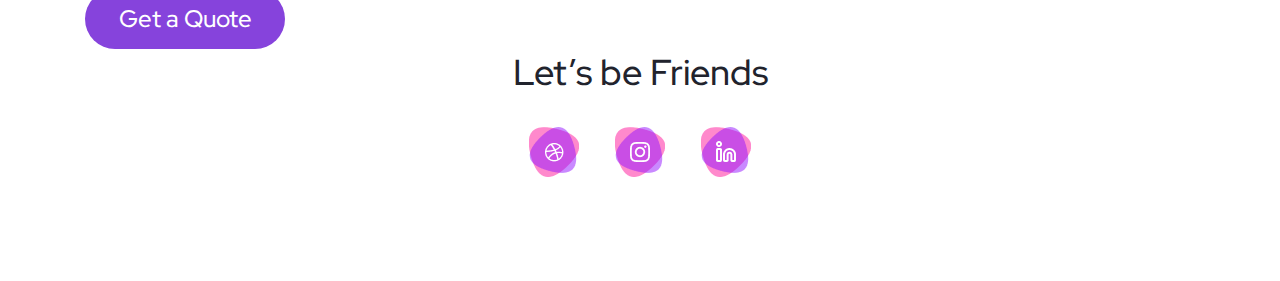
==== commit 2571d7ba: "new projects" ====
--- a/index.html
+++ b/index.html
@@ -134,6 +134,7 @@
                                 <img
                                     src="./assets/icons/arrow-right.png"
                                     alt=""
+                                    class="owl-img"
                                 />
                             </a>
                         </div>
@@ -146,6 +147,7 @@
                                     <img
                                         src="./assets/images/Screenshot 2025-01-22 143241.png"
                                         alt=""
+                                        class="owl-img"
                                     />
                                 </a>
                             </div>
@@ -158,6 +160,7 @@
                                     <img
                                         src="./assets/images/image.png"
                                         alt=""
+                                        class="owl-img"
                                     />
                                 </a>
                             </div>
@@ -169,6 +172,31 @@
                                     <img
                                         src="./assets/images/warp.jpg"
                                         alt=""
+                                        class="owl-img"
+                                    />
+                                </a>
+                            </div>
+                            <div class="carousel-card">
+                                <a
+                                    href="https://brandname-creation.netlify.app/"
+                                    target="_blank"
+                                >
+                                    <img
+                                        src="./assets/images/brandName.jpg"
+                                        alt=""
+                                        class="owl-img"
+                                    />
+                                </a>
+                            </div>
+                            <div class="carousel-card">
+                                <a
+                                    href="https://foreign-portfolio.netlify.app/"
+                                    target="_blank"
+                                >
+                                    <img
+                                        src="./assets/images/test-portfolio.jpg"
+                                        alt=""
+                                        class="owl-img"
                                     />
                                 </a>
                             </div>
--- a/css/main.css
+++ b/css/main.css
@@ -36,7 +36,7 @@
     background-color: white;
     justify-content: space-between;
     width: 100%;
-    margin-bottom: 100px;
+    margin-bottom: 50px;
 }
 .header-mini img {
     height: 622px;
@@ -77,6 +77,7 @@
 .item-link:hover {
     color: #000000;
 }
+
 .header-mini {
     display: flex;
     justify-content: space-between;
@@ -113,10 +114,10 @@
 }
 @keyframes glow {
     0% {
-        text-shadow: 0 0 10px #341858;
+        text-shadow: 0 0 10px #603b90;
     }
     100% {
-        text-shadow: 0 0 15px #341858, 0 0 5px #341858;
+        text-shadow: 0 0 15px #673ba0, 0 0 5px #62408f;
     }
 }
 .info-btn {
@@ -137,6 +138,16 @@
     text-decoration-skip-ink: none;
     color: #ffffff;
     border: 0;
+    transition: all 0.25s ease-in-out;
+    -webkit-transition: all 0.25s ease-in-out;
+    -moz-transition: all 0.25s ease-in-out;
+    -ms-transition: all 0.25s ease-in-out;
+    -o-transition: all 0.25s ease-in-out;
+}
+.info-btn:hover {
+    background-color: #ffffff;
+    color: #8643dc;
+    border: 1px solid #8643dc;
 }
 .color {
     background-color: #ffffff;
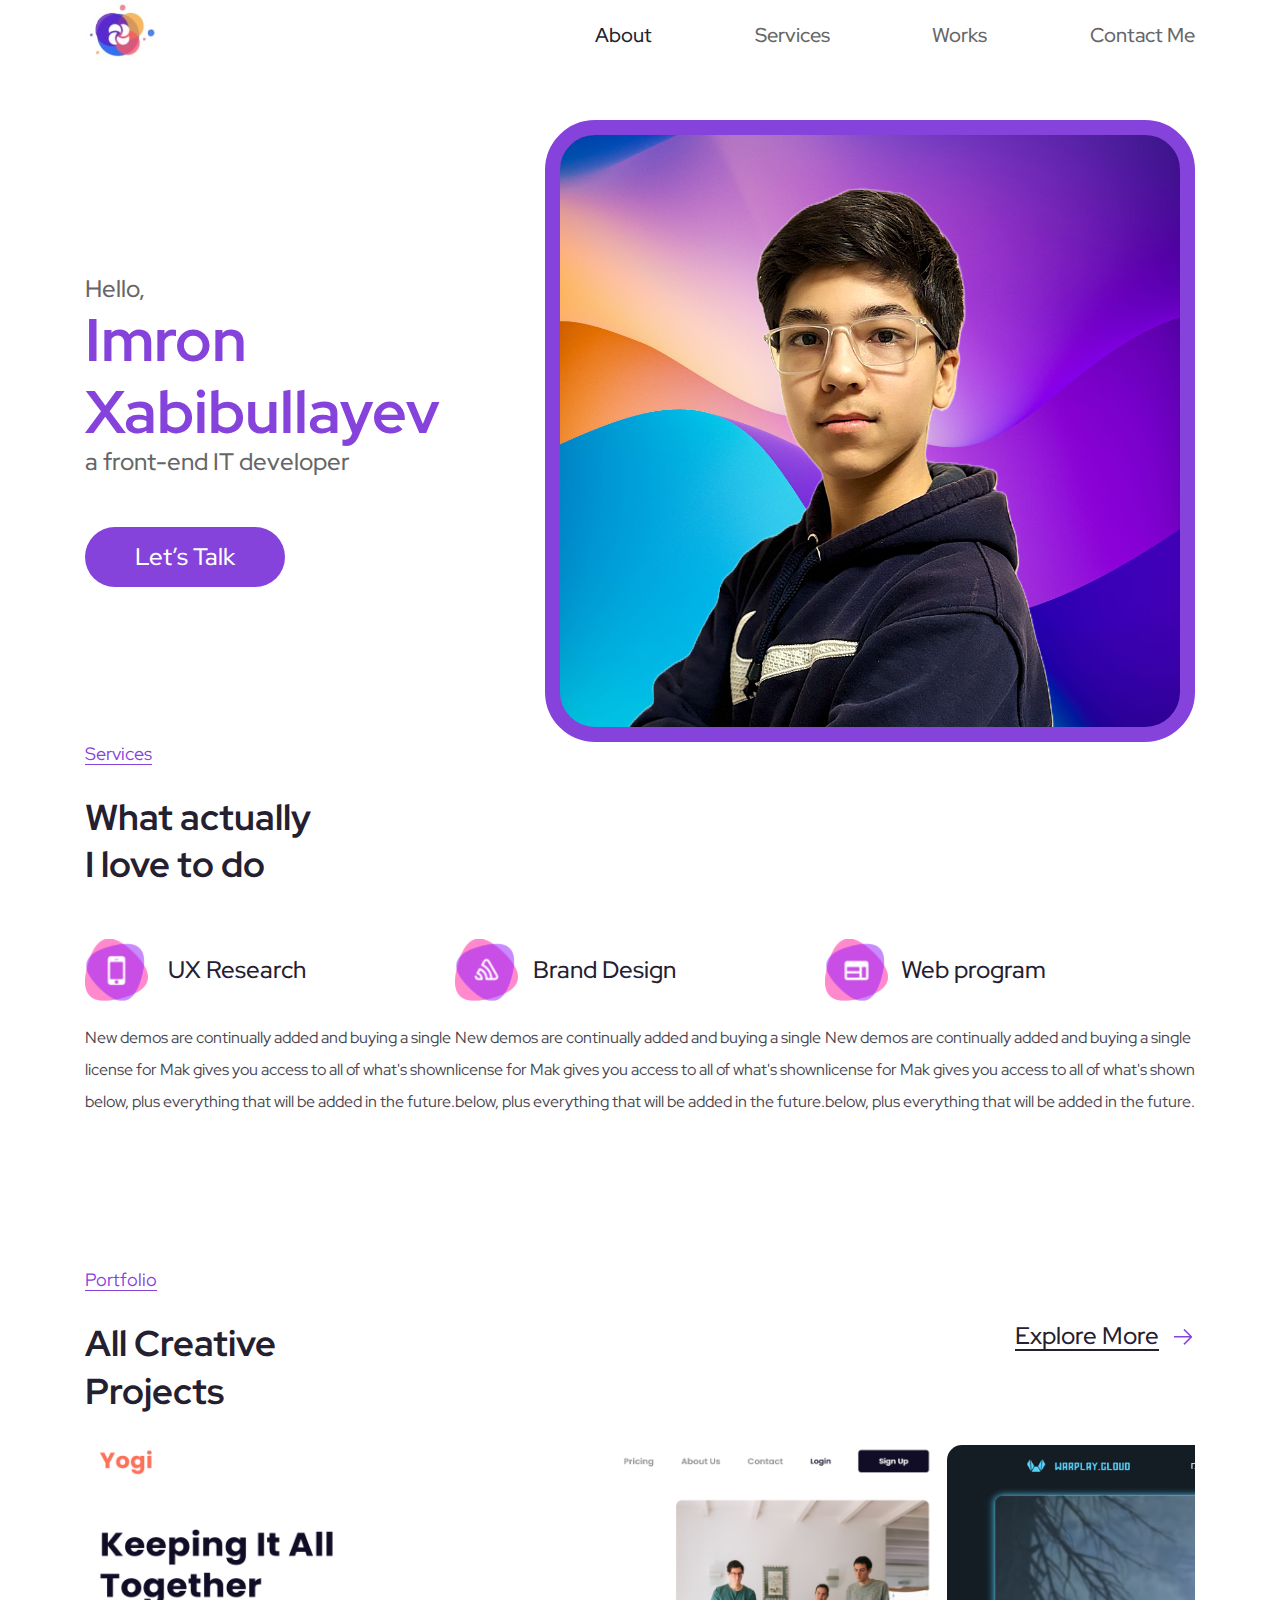
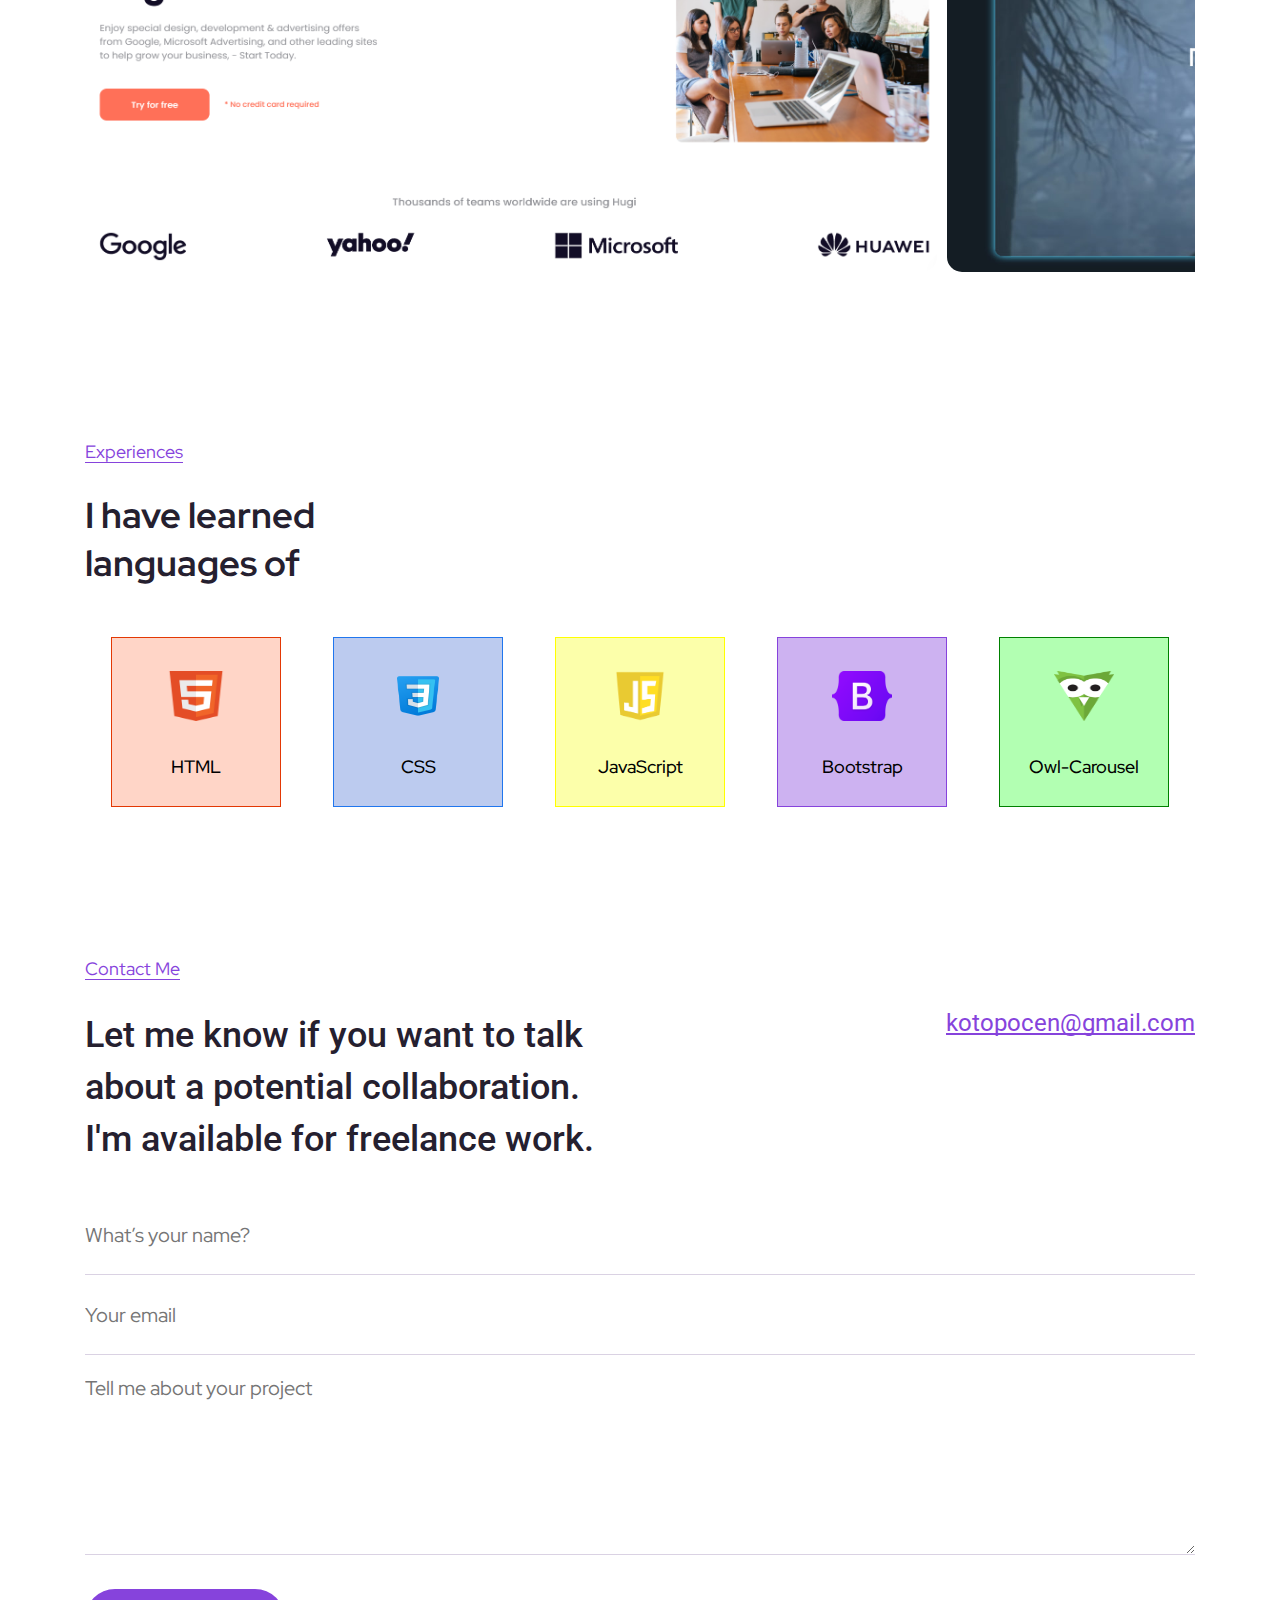
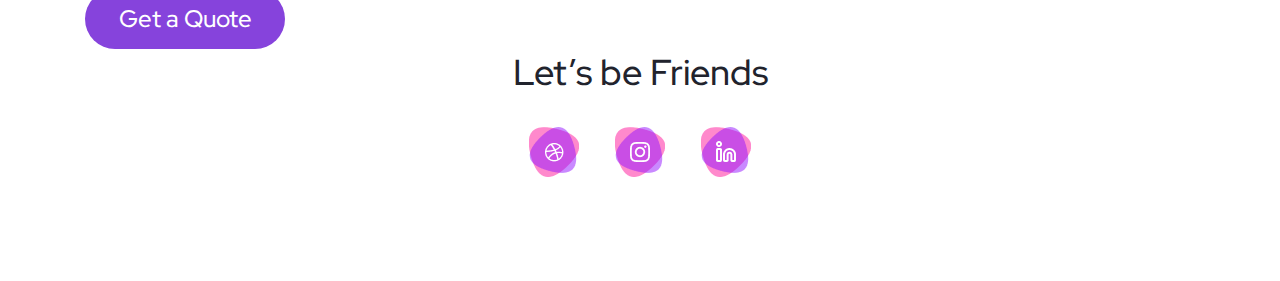
==== commit 0193bc2b: "okkk" ====
--- a/index.html
+++ b/index.html
@@ -151,19 +151,6 @@
                                     />
                                 </a>
                             </div>
-
-                            <div class="carousel-card">
-                                <a
-                                    href="https://xabibullayev-imron.netlify.app/"
-                                    target="_blank"
-                                >
-                                    <img
-                                        src="./assets/images/image.png"
-                                        alt=""
-                                        class="owl-img"
-                                    />
-                                </a>
-                            </div>
                             <div class="carousel-card">
                                 <a
                                     href="https://warplay-cloud.netlify.app/"
@@ -194,7 +181,7 @@
                                     target="_blank"
                                 >
                                     <img
-                                        src="./assets/images/test-portfolio.jpg"
+                                        src="./assets/images/good-one.jpg"
                                         alt=""
                                         class="owl-img"
                                     />
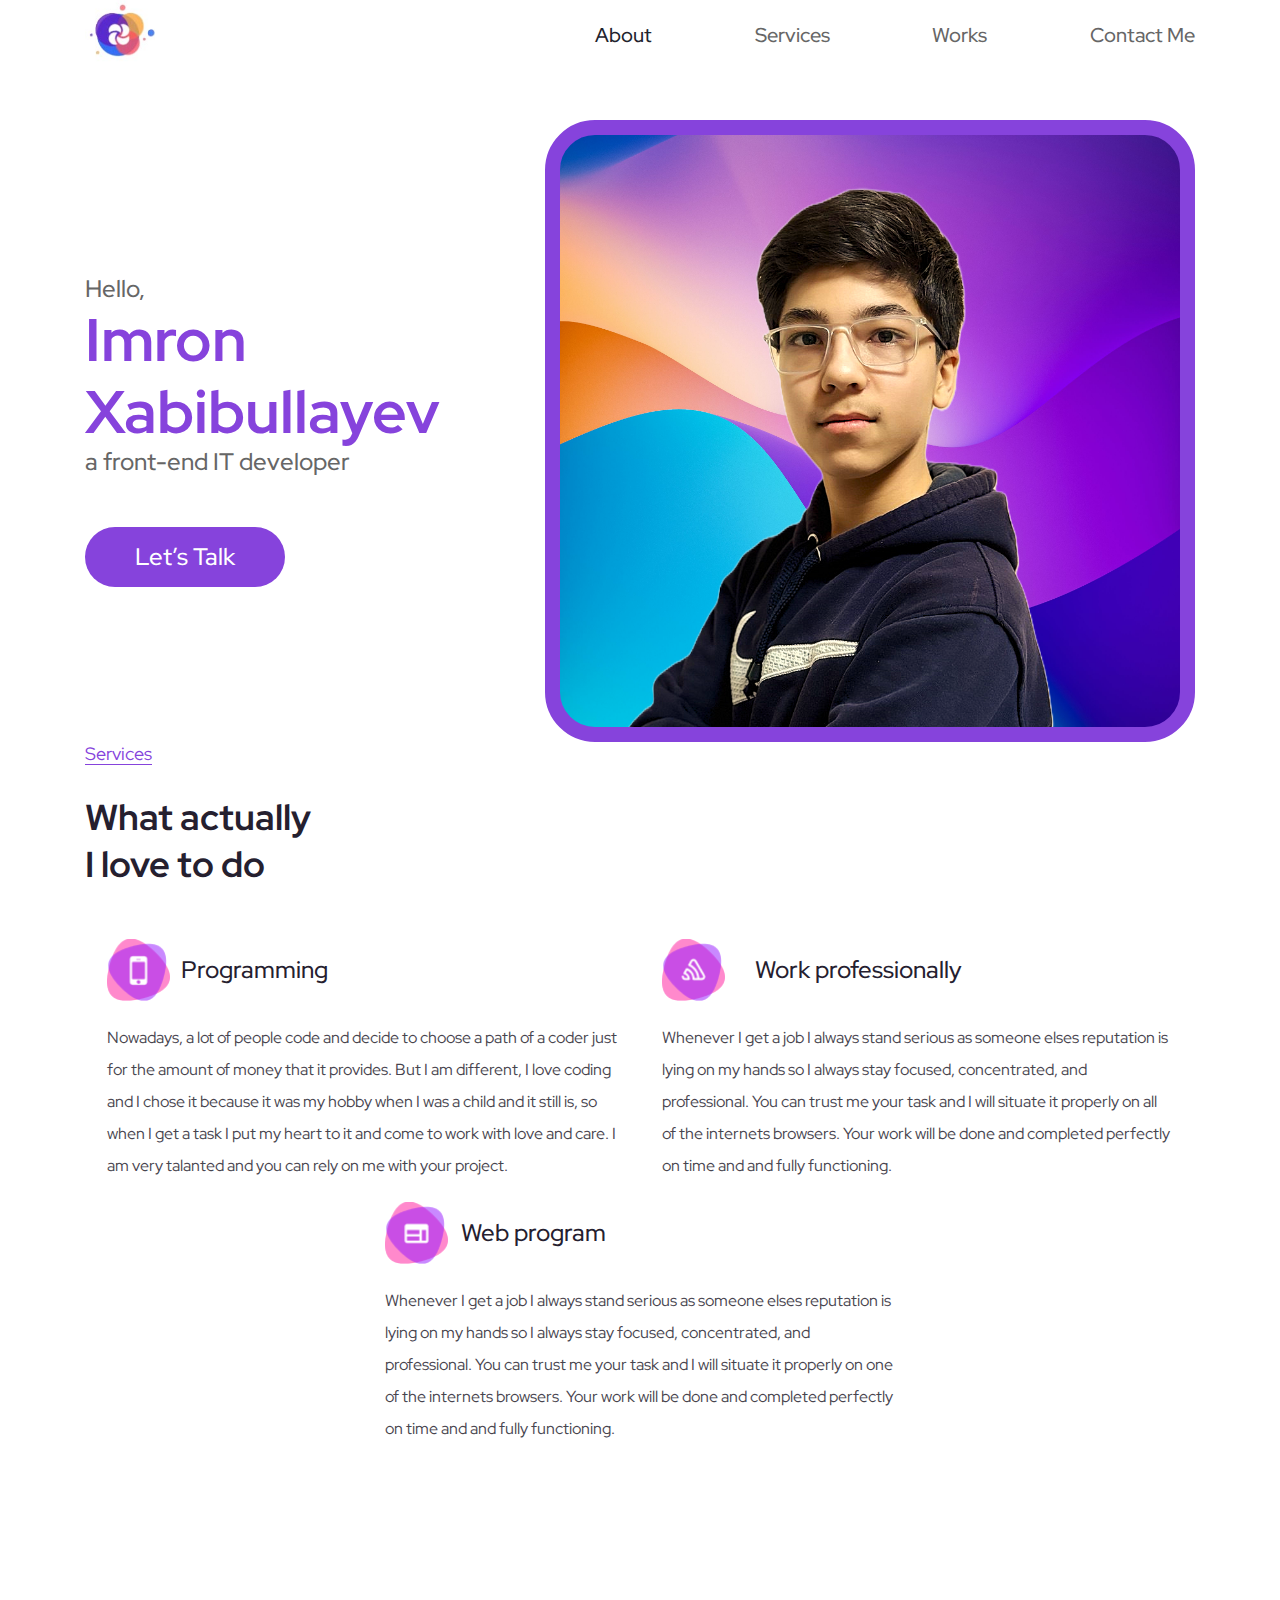
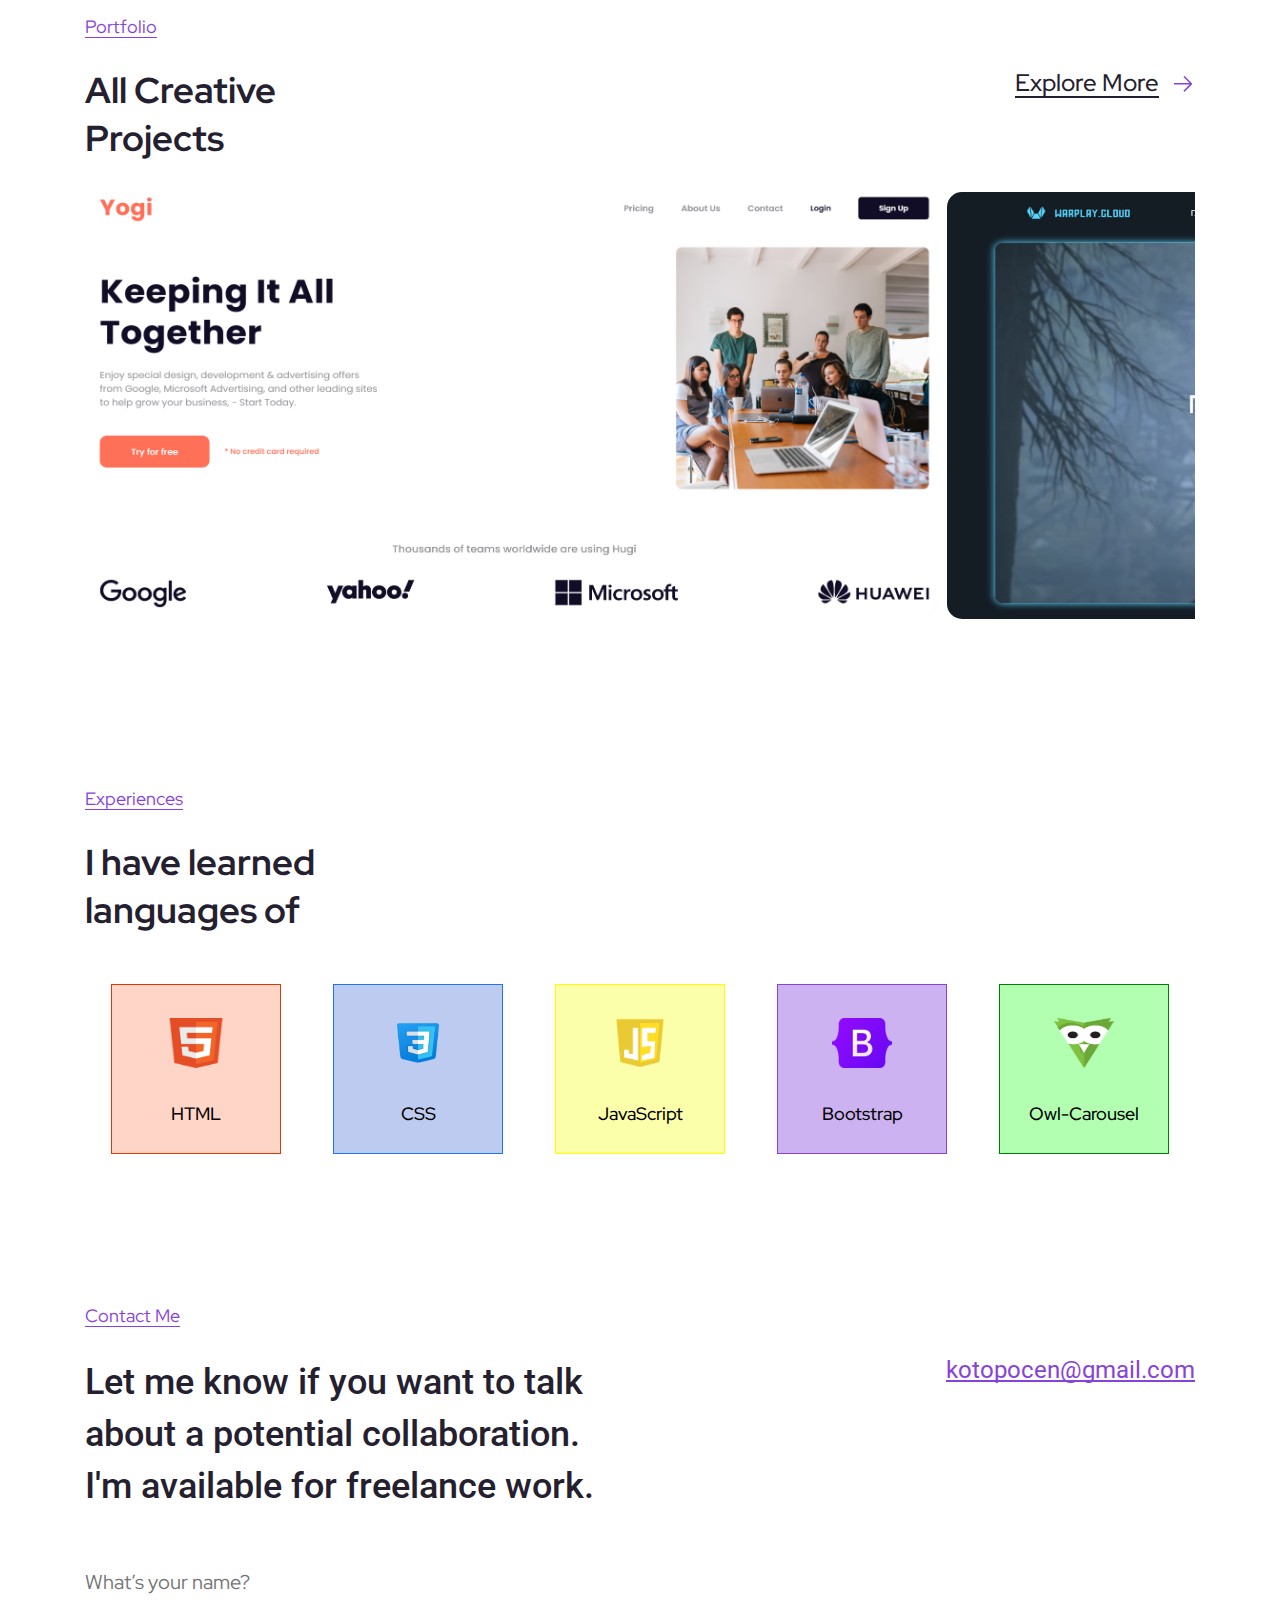
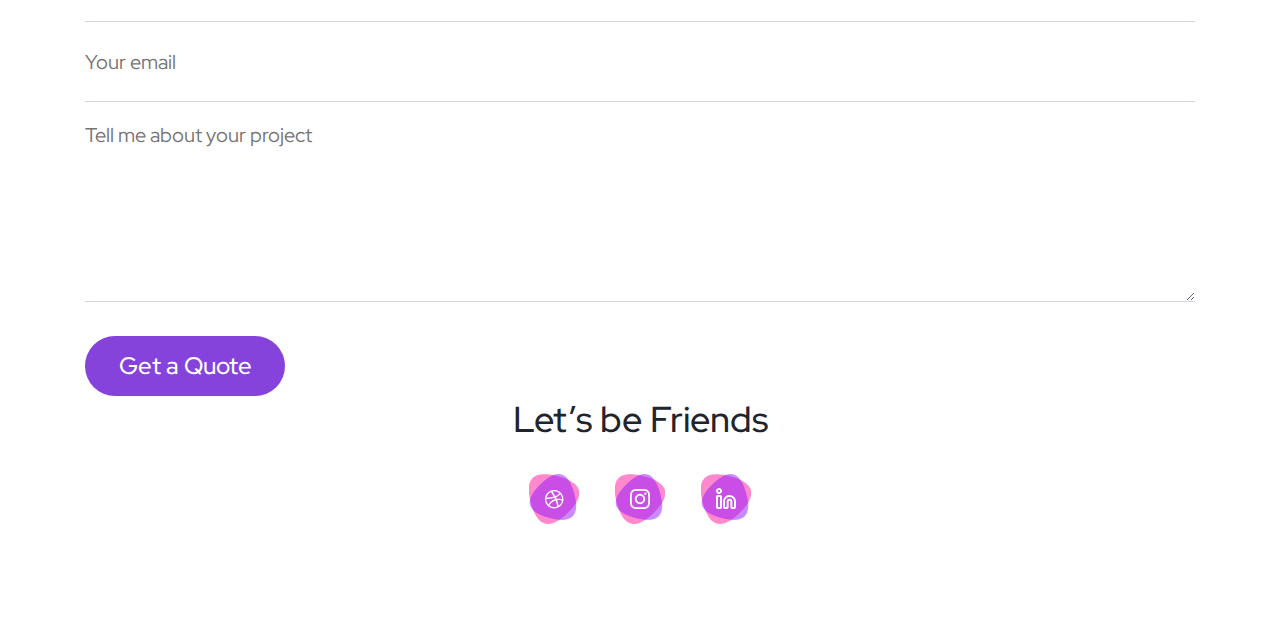
==== commit 16b22939: "text" ====
--- a/index.html
+++ b/index.html
@@ -80,29 +80,40 @@
                                         alt=""
                                         class="card-logo"
                                     />
-                                    <h5 class="card-title">UX Research</h5>
+                                    <h5 class="card-title">Programming</h5>
                                 </div>
                                 <p class="card-text">
-                                    New demos are continually added and buying a
-                                    single license for Mak gives you access to
-                                    all of what's shown below, plus everything
-                                    that will be added in the future.
+                                    Nowadays, a lot of people code and decide to
+                                    choose a path of a coder just for the amount
+                                    of money that it provides. But I am
+                                    different, I love coding and I chose it
+                                    because it was my hobby when I was a child
+                                    and it still is, so when I get a task I put
+                                    my heart to it and come to work with love
+                                    and care. I am very talanted and you can
+                                    rely on me with your project.
                                 </p>
                             </div>
                             <div class="main1-card">
-                                <div class="card-intro">
+                                <div class="card-intro larger">
                                     <img
                                         src="./assets/icons/internet-card.png"
                                         alt=""
                                         class="card-logo"
                                     />
-                                    <h5 class="card-title">Brand Design</h5>
+                                    <h5 class="card-title">
+                                        Work professionally
+                                    </h5>
                                 </div>
                                 <p class="card-text">
-                                    New demos are continually added and buying a
-                                    single license for Mak gives you access to
-                                    all of what's shown below, plus everything
-                                    that will be added in the future.
+                                    Whenever I get a job I always stand serious
+                                    as someone elses reputation is lying on my
+                                    hands so I always stay focused,
+                                    concentrated, and professional. You can
+                                    trust me your task and I will situate it
+                                    properly on all of the internets browsers.
+                                    Your work will be done and completed
+                                    perfectly on time and and fully functioning.
                                 </p>
                             </div>
                             <div class="main1-card">
@@ -115,10 +126,14 @@
                                     <h5 class="card-title">Web program</h5>
                                 </div>
                                 <p class="card-text">
-                                    New demos are continually added and buying a
-                                    single license for Mak gives you access to
-                                    all of what's shown below, plus everything
-                                    that will be added in the future.
+                                    Whenever I get a job I always stand serious
+                                    as someone elses reputation is lying on my
+                                    hands so I always stay focused,
+                                    concentrated, and professional. You can
+                                    trust me your task and I will situate it
+                                    properly on one of the internets browsers.
+                                    Your work will be done and completed
+                                    perfectly on time and and fully functioning.
                                 </p>
                             </div>
                         </div>
--- a/css/main.css
+++ b/css/main.css
@@ -176,15 +176,21 @@
     margin-bottom: 50px;
     width: 240px;
 }
+.larger {
+    width: 300px !important;
+}
 .main1-cards {
     width: 100%;
     display: flex;
     justify-content: space-between;
     align-items: center;
     margin-bottom: 150px;
+    flex-wrap: wrap;
 }
 .main1-card {
-    width: 32, 3%;
+    width: 46%;
+    margin: auto;
+    margin-bottom: 20px;
 }
 .card-intro {
     display: flex;
